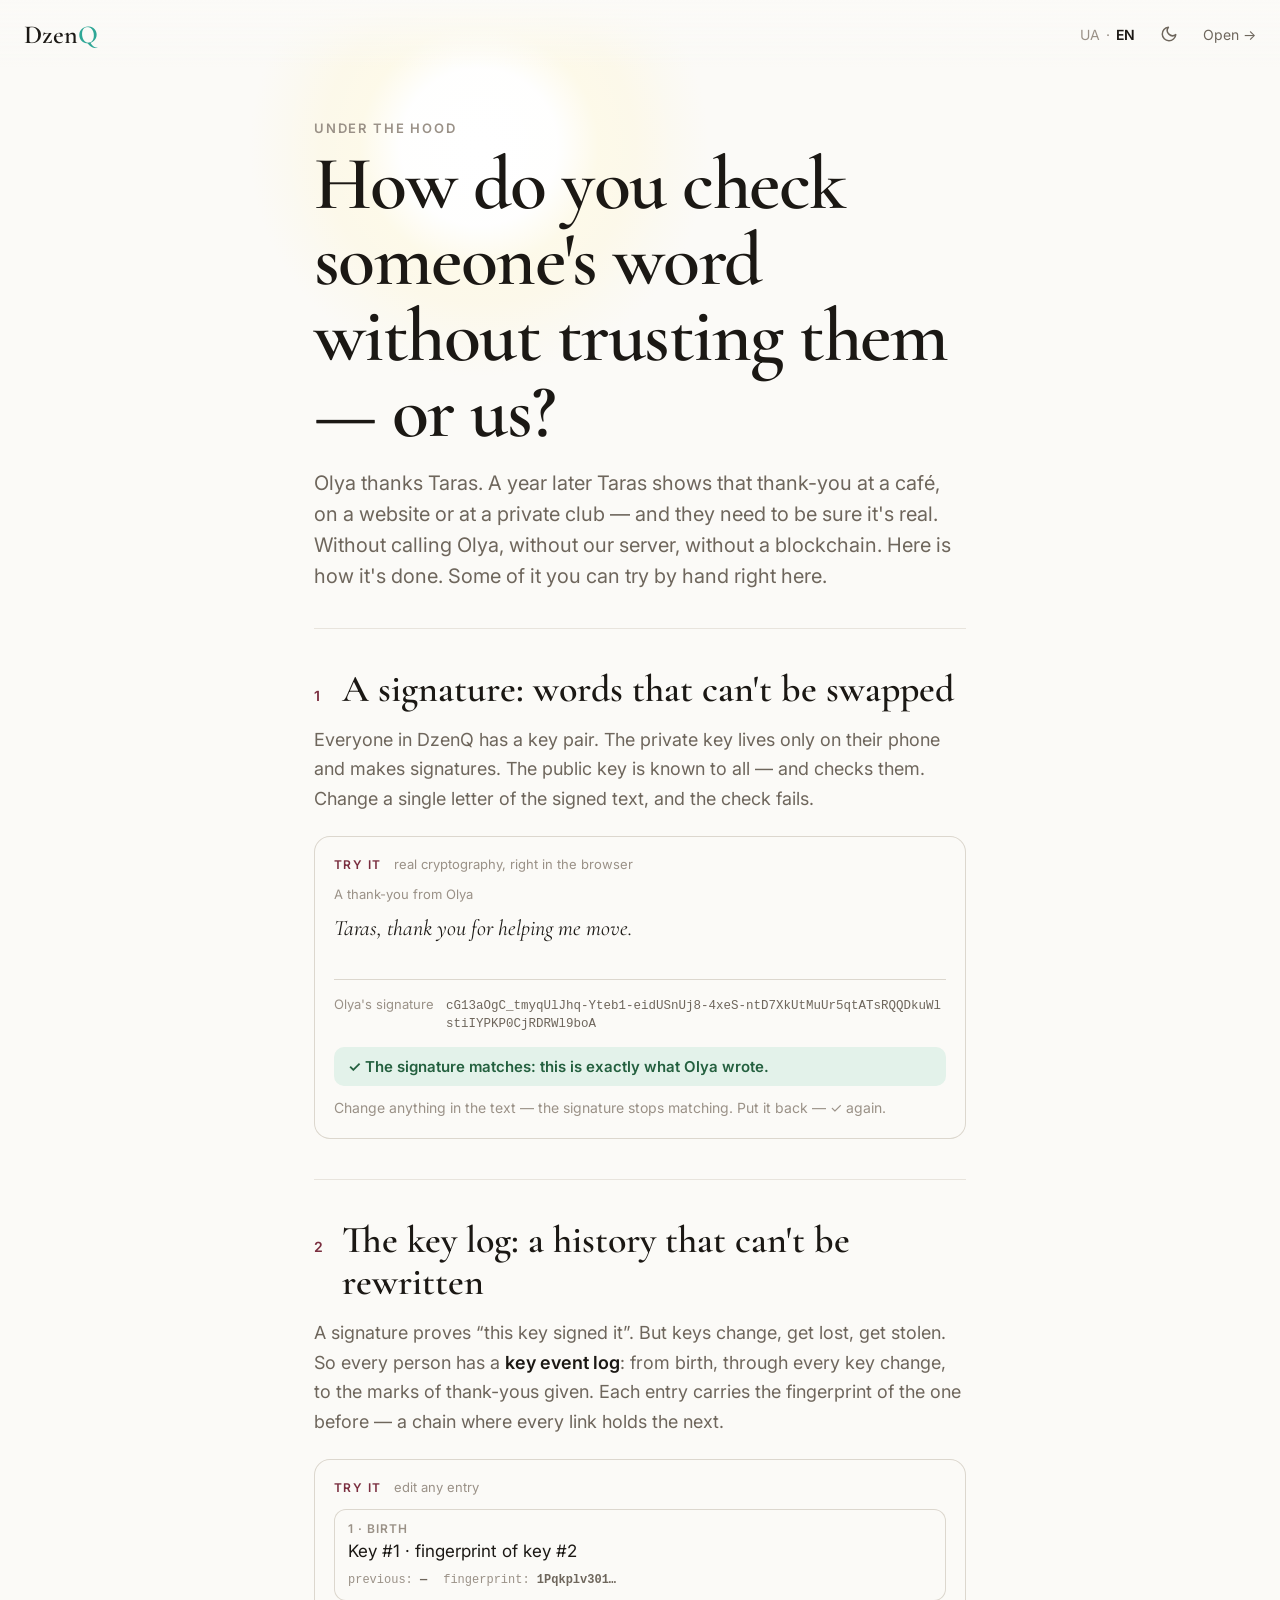
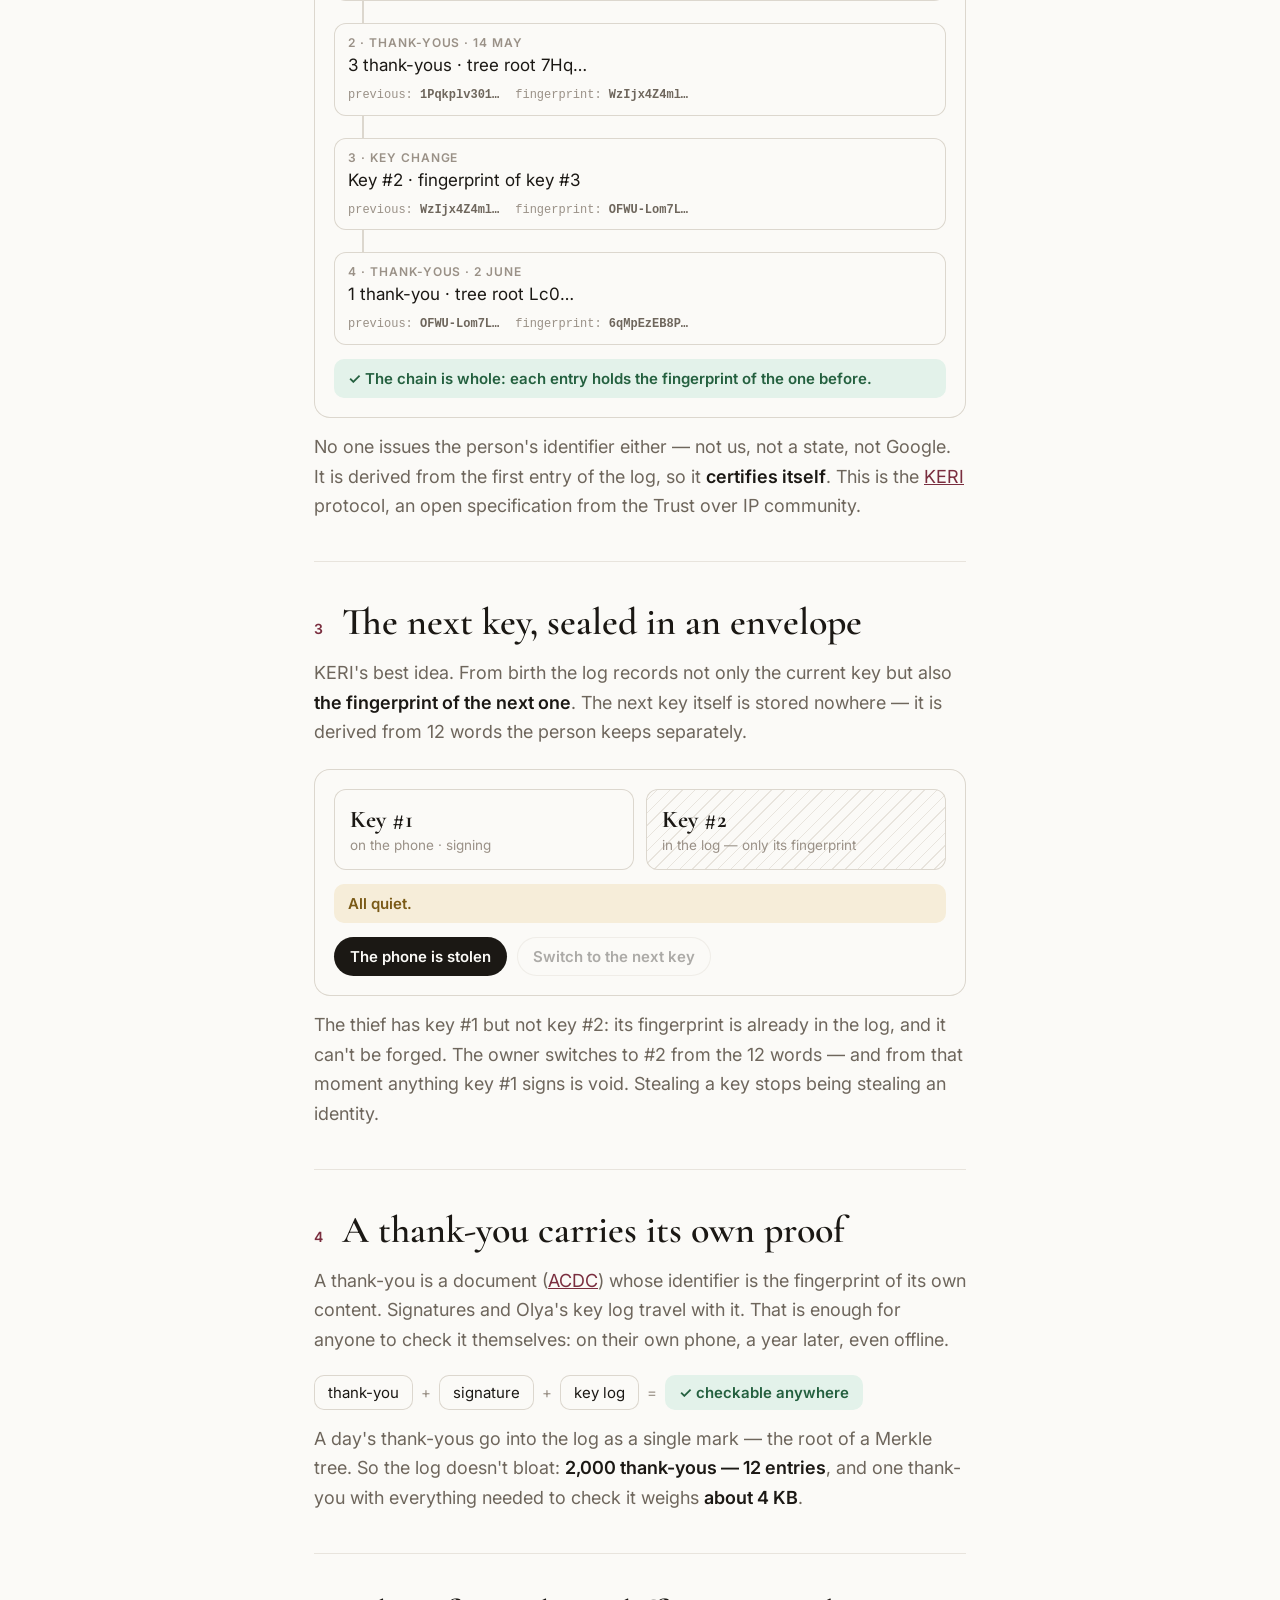
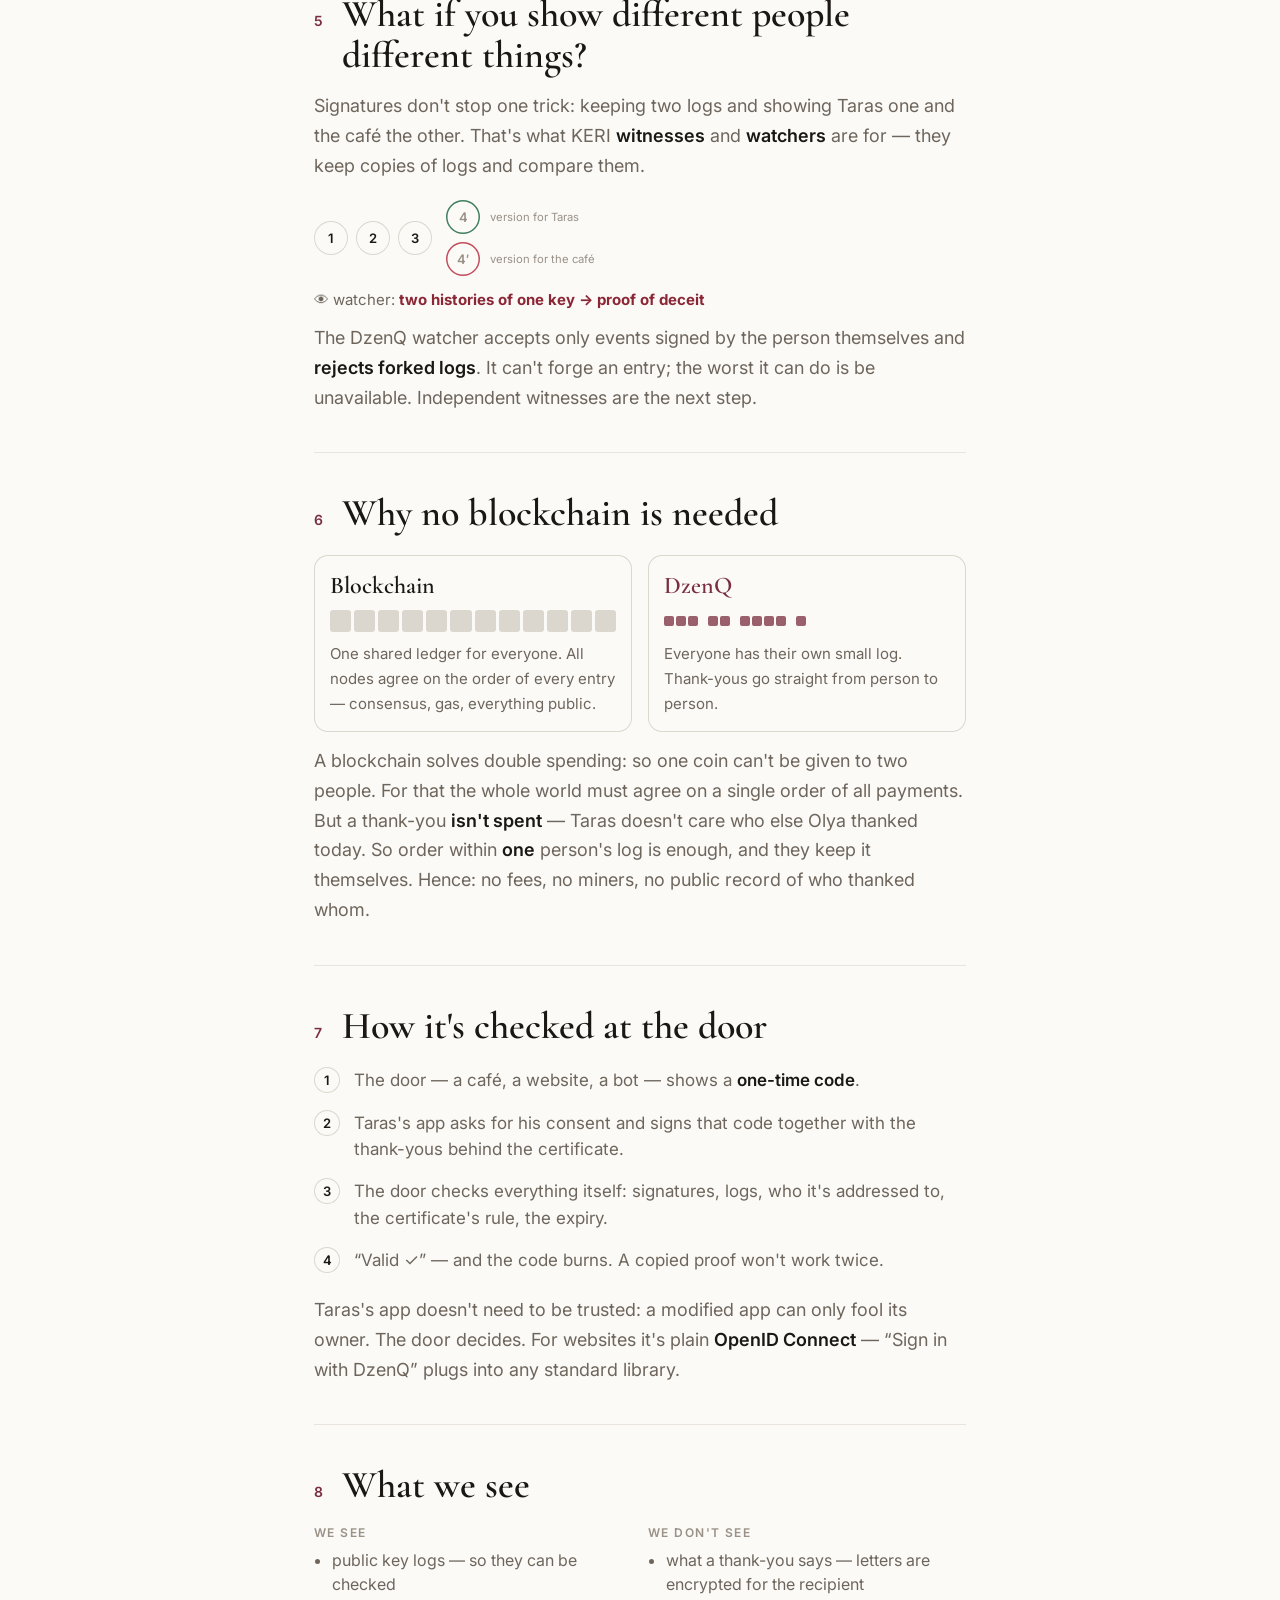
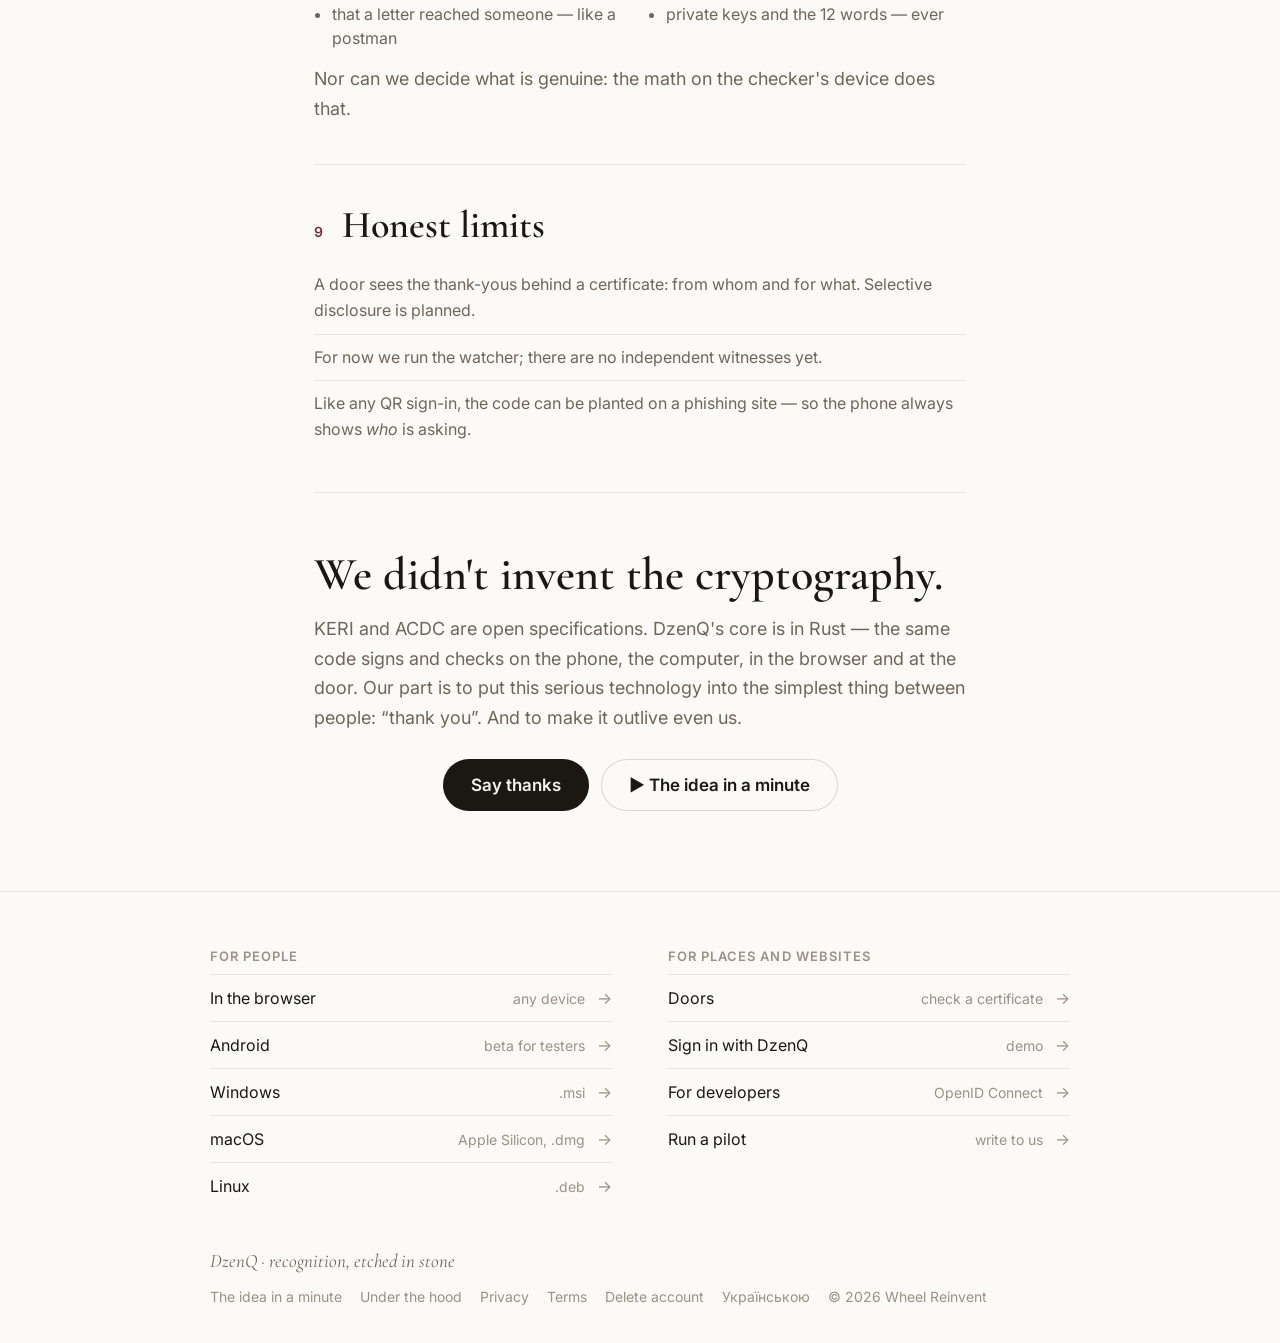
==== inside/index.html @ ec278100 "English: /sky/ and /inside/, the film link on the home hero, footer links; demos speak the page's la" ====
<!doctype html>
<html lang="en">
<head>
<meta charset="utf-8">
<meta name="viewport" content="width=device-width, initial-scale=1, viewport-fit=cover">
<title>DzenQ — under the hood</title>
<meta name="description" content="How to check a thank-you without trusting the person or us: signatures, the key log, the next key, watchers, and why no blockchain.">
<link rel="canonical" href="https://dzenq.com/inside/">
<meta property="og:title" content="DzenQ — under the hood">
<meta property="og:description" content="How to check a thank-you without trusting the person or us: signatures, the key log, the next key, watchers, and why no blockchain.">
<meta property="og:url" content="https://dzenq.com/inside/">
<meta property="og:type" content="article">
<link rel="icon" href="/assets/icon.svg" type="image/svg+xml">
<link rel="preconnect" href="https://fonts.googleapis.com">
<link rel="preconnect" href="https://fonts.gstatic.com" crossorigin>
<link href="https://fonts.googleapis.com/css2?family=Cormorant+Garamond:ital,wght@0,500;0,600;1,500;1,600&family=Inter:wght@400;600&display=swap" rel="stylesheet">
<link rel="stylesheet" href="/assets/site.css?v=kino2">
<link rel="stylesheet" href="/assets/inside.css?v=2">
<script>try{if(localStorage.getItem('theme')==='dark')document.documentElement.dataset.theme='dark'}catch(e){}</script>
<script src="/assets/site.js?v=kino2" defer></script>
<script src="/assets/inside.js?v=2" defer></script>
</head>
<body>
<header class="nav">
  <a class="brand" href="/">Dzen<span>Q</span></a>
  <div class="lang"><a href="/uk/inside/" hreflang="uk" lang="uk">UA</a><span>·</span><span class="on">EN</span></div>
  <button class="theme" type="button" aria-label="Dark theme" title="Dark theme"><svg class="moon" viewBox="0 0 24 24" fill="none" stroke="currentColor" stroke-width="2" stroke-linecap="round" stroke-linejoin="round" aria-hidden="true"><path d="M21 12.8A9 9 0 1 1 11.2 3a7 7 0 0 0 9.8 9.8z"/></svg><svg class="sun" viewBox="0 0 24 24" fill="none" stroke="currentColor" stroke-width="2" stroke-linecap="round" aria-hidden="true"><circle cx="12" cy="12" r="4"/><path d="M12 2v2M12 20v2M4.9 4.9l1.4 1.4M17.7 17.7l1.4 1.4M2 12h2M20 12h2M4.9 19.1l1.4-1.4M17.7 6.3l1.4-1.4"/></svg></button>
  <a class="open" href="https://dzenq-491220.web.app/">Open →</a>
</header>

<main class="article">
  <header class="top">
    <div class="n">Under the hood</div>
    <h1>How do you check someone's word<br>without trusting them — or us?</h1>
    <p class="lead">Olya thanks Taras. A year later Taras shows that thank-you at a café, on a website or at a private club — and they need to be sure it's real. Without calling Olya, without our server, without a blockchain. Here is how it's done. Some of it you can try by hand right here.</p>
  </header>

  <!-- 1 -->
  <section>
    <h2><span>1</span>A signature: words that can't be swapped</h2>
    <p>Everyone in DzenQ has a key pair. The private key lives only on their phone and makes signatures. The public key is known to all — and checks them. Change a single letter of the signed text, and the check fails.</p>
    <div class="lab" id="sig">
      <div class="lab-h">Try it <small>real cryptography, right in the browser</small></div>
      <label class="l">A thank-you from Olya</label>
      <textarea id="sigText" rows="2">Taras, thank you for helping me move.</textarea>
      <div class="row2"><span class="k">Olya's signature</span><code id="sigVal">…</code></div>
      <div class="verdict" id="sigVerdict">…</div>
      <p class="hint">Change anything in the text — the signature stops matching. Put it back — ✓ again.</p>
    </div>
  </section>

  <!-- 2 -->
  <section>
    <h2><span>2</span>The key log: a history that can't be rewritten</h2>
    <p>A signature proves “this key signed it”. But keys change, get lost, get stolen. So every person has a <b>key event log</b>: from birth, through every key change, to the marks of thank-yous given. Each entry carries the fingerprint of the one before — a chain where every link holds the next.</p>
    <div class="lab" id="kel">
      <div class="lab-h">Try it <small>edit any entry</small></div>
      <div class="chain" id="chain"></div>
      <div class="verdict" id="kelVerdict">…</div>
    </div>
    <p>No one issues the person's identifier either — not us, not a state, not Google. It is derived from the first entry of the log, so it <b>certifies itself</b>. This is the <a href="https://keri.one" rel="noopener">KERI</a> protocol, an open specification from the Trust over IP community.</p>
  </section>

  <!-- 3 -->
  <section>
    <h2><span>3</span>The next key, sealed in an envelope</h2>
    <p>KERI's best idea. From birth the log records not only the current key but also <b>the fingerprint of the next one</b>. The next key itself is stored nowhere — it is derived from 12 words the person keeps separately.</p>
    <div class="lab" id="rot">
      <div class="keys2">
        <div class="kk" id="kCur"><b>Key #1</b><small>on the phone · signing</small></div>
        <div class="kk env" id="kNext"><b>Key #2</b><small>in the log — only its fingerprint</small></div>
      </div>
      <div class="verdict" id="rotVerdict">All quiet.</div>
      <div class="btns2"><button type="button" class="b" id="steal">The phone is stolen</button><button type="button" class="b ghost" id="rotate" disabled>Switch to the next key</button></div>
    </div>
    <p>The thief has key #1 but not key #2: its fingerprint is already in the log, and it can't be forged. The owner switches to #2 from the 12 words — and from that moment anything key #1 signs is void. Stealing a key stops being stealing an identity.</p>
  </section>

  <!-- 4 -->
  <section>
    <h2><span>4</span>A thank-you carries its own proof</h2>
    <p>A thank-you is a document (<a href="https://trustoverip.github.io/tswg-acdc-specification/" rel="noopener">ACDC</a>) whose identifier is the fingerprint of its own content. Signatures and Olya's key log travel with it. That is enough for anyone to check it themselves: on their own phone, a year later, even offline.</p>
    <div class="packet" aria-hidden="true"><span>thank-you</span><i>+</i><span>signature</span><i>+</i><span>key log</span><i>=</i><span class="ok">✓ checkable anywhere</span></div>
    <p>A day's thank-yous go into the log as a single mark — the root of a Merkle tree. So the log doesn't bloat: <b>2,000 thank-yous — 12 entries</b>, and one thank-you with everything needed to check it weighs <b>about 4 KB</b>.</p>
  </section>

  <!-- 5 -->
  <section>
    <h2><span>5</span>What if you show different people different things?</h2>
    <p>Signatures don't stop one trick: keeping two logs and showing Taras one and the café the other. That's what KERI <b>witnesses</b> and <b>watchers</b> are for — they keep copies of logs and compare them.</p>
    <div class="fork" aria-hidden="true">
      <div class="fk"><span>1</span><span>2</span><span>3</span></div>
      <div class="fb">
        <div class="br"><span class="a">4</span><small>version for Taras</small></div>
        <div class="br"><span class="x">4′</span><small>version for the café</small></div>
      </div>
      <div class="fw">👁 watcher: <b>two histories of one key → proof of deceit</b></div>
    </div>
    <p>The DzenQ watcher accepts only events signed by the person themselves and <b>rejects forked logs</b>. It can't forge an entry; the worst it can do is be unavailable. Independent witnesses are the next step.</p>
  </section>

  <!-- 6 -->
  <section>
    <h2><span>6</span>Why no blockchain is needed</h2>
    <div class="vs2" aria-hidden="true">
      <div><h3>Blockchain</h3><div class="led">
        <i></i><i></i><i></i><i></i><i></i><i></i><i></i><i></i><i></i><i></i><i></i><i></i></div>
        <p>One shared ledger for everyone. All nodes agree on the order of every entry — consensus, gas, everything public.</p></div>
      <div><h3>DzenQ</h3><div class="own">
        <span><i></i><i></i><i></i></span><span><i></i><i></i></span><span><i></i><i></i><i></i><i></i></span><span><i></i></span></div>
        <p>Everyone has their own small log. Thank-yous go straight from person to person.</p></div>
    </div>
    <p>A blockchain solves double spending: so one coin can't be given to two people. For that the whole world must agree on a single order of all payments. But a thank-you <b>isn't spent</b> — Taras doesn't care who else Olya thanked today. So order within <b>one</b> person's log is enough, and they keep it themselves. Hence: no fees, no miners, no public record of who thanked whom.</p>
  </section>

  <!-- 7 -->
  <section>
    <h2><span>7</span>How it's checked at the door</h2>
    <ol class="steps">
      <li>The door — a café, a website, a bot — shows a <b>one-time code</b>.</li>
      <li>Taras's app asks for his consent and signs that code together with the thank-yous behind the certificate.</li>
      <li>The door checks everything itself: signatures, logs, who it's addressed to, the certificate's rule, the expiry.</li>
      <li>“Valid ✓” — and the code burns. A copied proof won't work twice.</li>
    </ol>
    <p>Taras's app doesn't need to be trusted: a modified app can only fool its owner. The door decides. For websites it's plain <b>OpenID Connect</b> — “Sign in with DzenQ” plugs into any standard library.</p>
  </section>

  <!-- 8 -->
  <section>
    <h2><span>8</span>What we see</h2>
    <div class="see">
      <div><h3>We see</h3><ul><li>public key logs — so they can be checked</li><li>that a letter reached someone — like a postman</li></ul></div>
      <div><h3>We don't see</h3><ul><li>what a thank-you says — letters are encrypted for the recipient</li><li>private keys and the 12 words — ever</li></ul></div>
    </div>
    <p>Nor can we decide what is genuine: the math on the checker's device does that.</p>
  </section>

  <!-- 9 -->
  <section>
    <h2><span>9</span>Honest limits</h2>
    <ul class="facts small">
      <li>A door sees the thank-yous behind a certificate: from whom and for what. Selective disclosure is planned.</li>
      <li>For now we run the watcher; there are no independent witnesses yet.</li>
      <li>Like any QR sign-in, the code can be planted on a phishing site — so the phone always shows <i>who</i> is asking.</li>
    </ul>
  </section>

  <section class="last">
    <h2>We didn't invent the cryptography.</h2>
    <p>KERI and ACDC are open specifications. DzenQ's core is in Rust — the same code signs and checks on the phone, the computer, in the browser and at the door. Our part is to put this serious technology into the simplest thing between people: “thank you”. And to make it outlive even us.</p>
    <div class="btns">
      <a class="btn" href="https://dzenq-491220.web.app/">Say thanks</a>
      <a class="btn ghost" href="/sky/">▶ The idea in a minute</a>
    </div>
  </section>
</main>

<footer class="more">
  <div class="cols">
    <div>
      <h3>For people</h3>
      <ul>
          <li><a href="https://dzenq-491220.web.app/">In the browser<span>any device</span></a></li>
          <li><a href="https://play.google.com/apps/internaltest/4701659485857373109">Android<span>beta for testers</span></a></li>
          <li><a href="https://github.com/WheelReinvent/dzenq-landing/releases/latest/download/DzenQ-Windows.msi">Windows<span>.msi</span></a></li>
          <li><a href="https://github.com/WheelReinvent/dzenq-landing/releases/latest/download/DzenQ-macOS.dmg">macOS<span>Apple Silicon, .dmg</span></a></li>
          <li><a href="https://github.com/WheelReinvent/dzenq-landing/releases/latest/download/DzenQ-Linux.deb">Linux<span>.deb</span></a></li>
      </ul>
    </div>
    <div>
      <h3>For places and websites</h3>
      <ul>
          <li><a href="https://dzenq-doors-594587322361.europe-west1.run.app/">Doors<span>check a certificate</span></a></li>
          <li><a href="https://dzenq-doors-594587322361.europe-west1.run.app/demo/login">Sign in with DzenQ<span>demo</span></a></li>
          <li><a href="https://dzenq-doors-594587322361.europe-west1.run.app/.well-known/openid-configuration">For developers<span>OpenID Connect</span></a></li>
          <li><a href="mailto:liubomyr.ivanitskyi@gmail.com?subject=DzenQ%20pilot">Run a pilot<span>write to us</span></a></li>
      </ul>
    </div>
  </div>
  <div class="foot">
    <span class="credo">DzenQ · recognition, etched in stone</span>
    <nav><a href="/sky/">The idea in a minute</a><a href="/inside/">Under the hood</a><a href="/privacy/">Privacy</a><a href="/terms/">Terms</a><a href="https://europe-west1-dzenq-491220.cloudfunctions.net/legal/delete">Delete account</a><a href="/uk/inside/">Українською</a><span>© 2026 Wheel Reinvent</span></nav>
  </div>
</footer>
</body>
</html>
---- assets/site.css ----
/* DzenQ landing — "cinema": one sentence per screen, scroll snaps from one to
   the next. Light by default; the moon button switches to dark
   (html[data-theme="dark"]). The «Слива» logo colours, the wax seal. */

:root {
  --bg: #FBFAF7;
  --ink: #1B1814;
  --ink-2: #6E665C;
  --ink-3: #9A9187;
  --line: #E8E4DD;
  --accent: #7A2E3F;        /* the word that matters: the app's wine */
  /* Light behind the words: white at the heart, a pale lemon edge (never brownish). */
  --glow-bg: radial-gradient(closest-side, rgba(255, 255, 255, 1) 0%, rgba(255, 255, 255, .9) 34%, rgba(255, 249, 222, .55) 52%, rgba(255, 244, 200, .28) 68%, rgba(255, 242, 190, .1) 84%, rgba(255, 242, 190, 0) 100%);
  --btn: #1B1814;
  --btn-ink: #F6F2EB;
  --ghost: #DCD7CE;
  --sea: #2FA796;
  --gold: #E3A548;
  --wine: #A64B5E;
  --nav: linear-gradient(#FBFAF7, rgba(251, 250, 247, 0));
  --serif: "Cormorant Garamond", Georgia, "Times New Roman", serif;
  --sans: Inter, system-ui, -apple-system, "Segoe UI", Roboto, sans-serif;
  color-scheme: light;
}
:root[data-theme="dark"] {
  --bg: #120F18;
  --ink: #F1ECE4;
  --ink-2: #A79FB3;
  --ink-3: #7D7589;
  --line: #2A2433;
  --accent: #FFCF7A;
  --glow-bg: radial-gradient(closest-side, rgba(255, 207, 122, .18), rgba(255, 207, 122, 0) 100%);
  --btn: #FFCF7A;
  --btn-ink: #120F18;
  --ghost: #3A3346;
  --sea: #86E1D0;
  --gold: #FFCF7A;
  --wine: #D9899A;
  --nav: linear-gradient(#120F18, rgba(18, 15, 24, 0));
  color-scheme: dark;
}

*, *::before, *::after { box-sizing: border-box; }
html { scroll-snap-type: y mandatory; scroll-behavior: smooth; -webkit-text-size-adjust: 100%; }
body { margin: 0; background: var(--bg); color: var(--ink); font-family: var(--sans); transition: background .3s, color .3s; }
a { color: inherit; }
p, h1, h2, h3 { margin: 0; }

/* Nav */
.nav { position: fixed; top: 0; left: 0; right: 0; z-index: 10; display: flex; align-items: center; gap: 16px; padding: 16px 24px; background: var(--nav); }
.brand { font-family: var(--serif); font-size: 26px; font-weight: 600; text-decoration: none; margin-right: auto; }
.brand span { color: var(--sea); }
.lang { font-size: 14px; color: var(--ink-3); display: flex; gap: 6px; }
.lang a { text-decoration: none; }
.lang .on { color: var(--ink); font-weight: 600; }
.open { font-size: 14px; color: var(--ink-2); text-decoration: none; }
.theme { width: 36px; height: 36px; border-radius: 50%; border: 0; background: transparent; color: var(--ink-2); display: inline-flex; align-items: center; justify-content: center; cursor: pointer; }
@media (hover: hover) { .theme:hover { color: var(--ink); background: var(--line); } }
.theme svg { width: 18px; height: 18px; }
.theme .sun { display: none; }
:root[data-theme="dark"] .theme .sun { display: block; }
:root[data-theme="dark"] .seal { box-shadow: 0 0 60px rgba(176, 65, 79, .4); }
:root[data-theme="dark"] .theme .moon { display: none; }
@media (max-width: 480px) { .open { display: none; } .nav { padding: 14px 18px; } }

/* Screens */
.screen { height: 100vh; height: 100svh; scroll-snap-align: start; scroll-snap-stop: always; display: flex; flex-direction: column; align-items: center; justify-content: center; text-align: center; padding: 80px 24px; position: relative; overflow: hidden; }
.screen h1, .screen h2 { font-family: var(--serif); font-weight: 600; font-size: clamp(44px, 8vw, 104px); line-height: 1; letter-spacing: -.02em; }
.screen p { color: var(--ink-2); font-size: clamp(17px, 1.8vw, 21px); max-width: 28em; line-height: 1.55; margin-top: 22px; }
.screen em { font-style: italic; color: var(--accent); }
.glow::before { content: ""; position: absolute; width: 80vmin; height: 80vmin; border-radius: 50%; background: var(--glow-bg); z-index: -1; }
.down { position: absolute; bottom: 28px; font-size: 13px; color: var(--ink-3); letter-spacing: .1em; text-transform: uppercase; }

/* The logo's two cards meet over «Thank you»: two people, one thank-you. */
.mark { width: 92px; height: 81px; margin-bottom: 28px; overflow: visible; }
.mark .b { animation: from-left 1.4s .3s cubic-bezier(.2,.8,.2,1) both; }
.mark .f { animation: from-right 1.4s .3s cubic-bezier(.2,.8,.2,1) both; }
@keyframes from-left { from { transform: translateX(-260px); opacity: 0; } to { transform: none; opacity: 1; } }
@keyframes from-right { from { transform: translateX(260px); opacity: 0; } to { transform: none; opacity: 1; } }
@media (prefers-reduced-motion: reduce) { .mark .b, .mark .f { animation: none; } }

/* "And it's gone": the words fade and blur, then come back */
.fade h2 { animation: vanish 4.5s ease-in-out infinite; }
@keyframes vanish { 0%, 20% { opacity: 1; filter: blur(0); } 60%, 80% { opacity: .08; filter: blur(6px); } 100% { opacity: 1; filter: blur(0); } }

.seal { width: 110px; height: 110px; border-radius: 50%; background: radial-gradient(circle at 35% 30%, #C24C5C, #8B2635 55%, #4E1220); box-shadow: 0 10px 22px -10px rgba(78, 18, 32, .55); margin-bottom: 40px; display: flex; align-items: center; justify-content: center; }
.seal svg { width: 52px; opacity: .6; }
.keys { display: flex; gap: 14px; margin-bottom: 40px; }
.keys span { width: 58px; height: 58px; border-radius: 16px; border: 1.5px solid var(--sea); display: flex; align-items: center; justify-content: center; font-size: 26px; }
.keys span:nth-child(2) { border-color: var(--gold); }
.keys span:nth-child(3) { border-color: var(--wine); }

.btns { display: flex; gap: 12px; flex-wrap: wrap; justify-content: center; margin-top: 36px; }
.btn { display: inline-flex; padding: 16px 28px; border-radius: 999px; background: var(--btn); color: var(--btn-ink); font-weight: 600; text-decoration: none; font-size: 17px; transition: transform .15s; }
.btn:hover { transform: translateY(-1px); }
.btn.ghost { background: none; color: var(--ink); box-shadow: inset 0 0 0 1px var(--ghost); }
.btn[hidden] { display: none; }
.screen .fine { font-size: 14px; color: var(--ink-3); margin-top: 18px; }
.fine a { color: inherit; }

/* Everything else, quietly, after the last screen */
.more { border-top: 1px solid var(--line); padding: 72px 24px 40px; min-height: 100vh; min-height: 100svh; scroll-snap-align: start; display: flex; flex-direction: column; justify-content: center; }
.more .cols, .more .foot { width: 100%; }
.more .cols { max-width: 860px; margin: 0 auto; display: grid; grid-template-columns: 1fr 1fr; gap: 0 56px; }
.more h3 { font-size: 13px; font-weight: 600; letter-spacing: .08em; text-transform: uppercase; color: var(--ink-3); padding-bottom: 10px; }
.more ul { list-style: none; margin: 0; padding: 0; }
.more li a { display: flex; align-items: baseline; gap: 12px; padding: 13px 0; border-top: 1px solid var(--line); text-decoration: none; font-size: 16px; }
.more li a span { margin-left: auto; color: var(--ink-3); font-size: 14px; text-align: right; }
.more li a::after { content: "→"; color: var(--ink-3); }
@media (hover: hover) { .more li a:hover, .more li a:hover::after { color: var(--accent); } }
.foot { max-width: 860px; margin: 40px auto 0; display: flex; justify-content: space-between; gap: 16px; flex-wrap: wrap; font-size: 14px; color: var(--ink-3); }
.foot nav { display: flex; gap: 18px; flex-wrap: wrap; }
.foot a { text-decoration: none; }
.foot a:hover { color: var(--ink); }
.credo { font-family: var(--serif); font-style: italic; font-size: 19px; color: var(--ink-2); }
@media (max-width: 720px) { .more .cols { grid-template-columns: 1fr; gap: 36px; } }

@media (prefers-reduced-motion: reduce) {
  html { scroll-behavior: auto; }
  .fade h2 { animation: none; opacity: .35; }
  .btn { transition: none; }
}

/* «▶ Хвилина про ідею» under «Дякую.»: a quiet way into the film (/uk/sky/) */
.film { display: inline-flex; align-items: center; gap: 10px; margin-top: 26px; font-size: 15px; color: var(--ink-2); text-decoration: none; }
.film i { width: 30px; height: 30px; border-radius: 50%; display: inline-flex; align-items: center; justify-content: center; font-style: normal; font-size: 11px; box-shadow: inset 0 0 0 1px var(--ghost); padding-left: 2px; }
.film:hover { color: var(--ink); }
.film:hover i { box-shadow: inset 0 0 0 1px var(--ink-3); }
---- assets/inside.css ----
/* «Як це влаштовано» — a calm article */
html { scroll-snap-type: none; }
html, body { overflow-x: clip; }
.article { max-width: 700px; margin: 0 auto; padding: 120px 24px 40px; }
.article .top { padding-bottom: 36px; border-bottom: 1px solid var(--line); position: relative; }
.article .top::before { content: ""; position: absolute; left: -10%; top: -40%; width: 460px; height: 460px; border-radius: 50%; background: var(--glow-bg); z-index: -1; }
.article .n { font-size: 13px; font-weight: 600; letter-spacing: .14em; text-transform: uppercase; color: var(--ink-3); }
.article h1 { font-family: var(--serif); font-weight: 600; font-size: clamp(44px, 7vw, 76px); line-height: 1; letter-spacing: -.02em; margin-top: 10px; }
.article .lead { font-size: 20px; line-height: 1.55; color: var(--ink-2); margin-top: 18px; }
.article section { padding: 40px 0; border-bottom: 1px solid var(--line); }
.article h2 { font-family: var(--serif); font-weight: 600; font-size: clamp(28px, 4vw, 38px); line-height: 1.1; display: flex; gap: 14px; align-items: baseline; }
.article h2 span { font-family: var(--sans); font-size: 14px; font-weight: 600; color: var(--accent); min-width: 14px; }
.article p { font-size: 18px; line-height: 1.65; color: var(--ink-2); margin-top: 14px; }
.article p b, .article li b { color: var(--ink); font-weight: 600; }
.article a:not(.btn) { color: var(--accent); }
.article .note { font-size: 15px; color: var(--ink-3); border-left: 2px solid var(--line); padding-left: 14px; }
.kel { display: flex; align-items: center; gap: 0; margin-top: 24px; overflow-x: auto; padding-bottom: 6px; }
.kel div { flex: none; padding: 12px 14px; border-radius: 12px; box-shadow: inset 0 0 0 1px var(--ghost); background: var(--bg); min-width: 116px; }
.kel b { display: block; font-size: 14px; }
.kel small { color: var(--ink-3); font-size: 12.5px; }
.kel i { flex: none; width: 22px; height: 1px; background: var(--ghost); position: relative; }
.kel i::after { content: ""; position: absolute; right: -1px; top: -3px; border: 3.5px solid transparent; border-left-color: var(--ghost); }
.packet { display: flex; flex-wrap: wrap; align-items: center; gap: 8px; margin-top: 20px; font-size: 15px; }
.packet span { padding: 8px 14px; border-radius: 10px; box-shadow: inset 0 0 0 1px var(--ghost); }
.packet span.ok { background: #E3F2EA; color: #24603F; box-shadow: none; font-weight: 600; }
:root[data-theme="dark"] .packet span.ok { background: #1E3A2C; color: #9FE0BC; }
.packet i { font-style: normal; color: var(--ink-3); }
.facts { list-style: none; padding: 0; margin: 16px 0 0; }
.facts li { font-size: 18px; line-height: 1.6; color: var(--ink-2); padding: 10px 0; border-top: 1px solid var(--line); }
.facts li:first-child { border-top: 0; }
.article .back { display: flex; gap: 12px; flex-wrap: wrap; padding: 48px 0 8px; }
.more { min-height: auto; padding-top: 56px; }
@media (max-width: 600px) { .kel { flex-wrap: wrap; row-gap: 10px; overflow: visible; } .kel div { min-width: 0; } }

.cmp { margin-top: 18px; font-size: 15.5px; }
.cmp > div { display: grid; grid-template-columns: 1.5fr 1fr 1fr 1.2fr; gap: 10px; padding: 11px 0; border-top: 1px solid var(--line); align-items: baseline; }
.cmp > div.h { border-top: 0; font-size: 12px; font-weight: 600; letter-spacing: .1em; text-transform: uppercase; color: var(--ink-3); }
.cmp span { color: var(--ink-2); }
.cmp span[role="rowheader"] { color: var(--ink-3); }
.cmp .us { color: var(--ink); font-weight: 600; }
.cmp .h .us { color: var(--accent); }
@media (max-width: 600px) { .cmp { font-size: 14px; } .cmp > div { grid-template-columns: 1.2fr .9fr .9fr 1fr; gap: 6px; } }
.facts li b { font-family: var(--serif); font-size: 22px; }
.facts li b { font-family: var(--sans); font-size: inherit; }
.facts.small li { font-size: 16px; }
.steps { margin: 12px 0 0; padding-left: 0; list-style: none; counter-reset: s; }
.steps li { counter-increment: s; position: relative; padding: 8px 0 8px 40px; font-size: 17px; line-height: 1.55; color: var(--ink-2); }
.steps li::before { content: counter(s); position: absolute; left: 0; top: 8px; width: 26px; height: 26px; border-radius: 50%; box-shadow: inset 0 0 0 1px var(--ghost); display: flex; align-items: center; justify-content: center; font-size: 13px; font-weight: 600; color: var(--ink); }
.cmp > div { grid-template-columns: 1.3fr 1fr 1fr 1.2fr; }

/* v3 — hands-on labs */
.lab { margin-top: 22px; padding: 20px; border-radius: 16px; box-shadow: inset 0 0 0 1px var(--ghost); background: var(--bg); }
.lab-h { font-size: 12px; font-weight: 600; letter-spacing: .12em; text-transform: uppercase; color: var(--accent); }
.lab-h small { letter-spacing: 0; text-transform: none; font-weight: 400; color: var(--ink-3); margin-left: 8px; font-size: 13px; }
.lab .l { display: block; font-size: 13px; color: var(--ink-3); margin-top: 14px; }
.lab textarea { width: 100%; margin-top: 6px; font: italic 22px/1.35 var(--serif); color: var(--ink); background: transparent; border: 0; border-bottom: 1px solid var(--ghost); padding: 6px 0; resize: none; outline: none; }
.lab textarea:focus { border-bottom-color: var(--accent); }
.row2 { display: flex; gap: 12px; align-items: baseline; margin-top: 12px; font-size: 13px; }
.row2 .k { color: var(--ink-3); flex: none; }
.row2 code { font: 12.5px/1.4 ui-monospace, Menlo, monospace; color: var(--ink-2); word-break: break-all; }
.verdict { margin-top: 14px; padding: 10px 14px; border-radius: 10px; font-size: 15px; font-weight: 600; background: #E3F2EA; color: #24603F; transition: background .3s, color .3s; }
.verdict.bad { background: #F7E3E3; color: #8B2635; }
.verdict.warn { background: #F6EDD9; color: #7A5A17; }
:root[data-theme="dark"] .verdict { background: #1E3A2C; color: #9FE0BC; }
:root[data-theme="dark"] .verdict.bad { background: #3A1E24; color: #F0A9B4; }
:root[data-theme="dark"] .verdict.warn { background: #3A321E; color: #F0D39A; }
.lab .hint { font-size: 14px; color: var(--ink-3); margin-top: 10px; }

.chain { display: grid; gap: 0; margin-top: 14px; }
.ev { position: relative; padding: 12px 14px; border-radius: 12px; box-shadow: inset 0 0 0 1px var(--ghost); transition: box-shadow .3s, opacity .3s; }
.ev + .ev { margin-top: 22px; }
.ev + .ev::before { content: ""; position: absolute; left: 28px; top: -22px; height: 22px; width: 2px; background: var(--ghost); transition: background .3s; }
.ev.broken { box-shadow: inset 0 0 0 1.5px #C24C5C; }
.ev.broken::before { background: repeating-linear-gradient(#C24C5C 0 4px, transparent 4px 8px); }
.ev .t { font-size: 12px; font-weight: 600; letter-spacing: .08em; text-transform: uppercase; color: var(--ink-3); }
.ev input { display: block; width: 100%; font: 17px/1.4 var(--sans); color: var(--ink); background: transparent; border: 0; padding: 4px 0; outline: none; border-bottom: 1px dashed transparent; }
.ev input:hover, .ev input:focus { border-bottom-color: var(--ghost); }
.ev .h { display: flex; flex-wrap: wrap; gap: 4px 16px; font: 12px/1.4 ui-monospace, Menlo, monospace; color: var(--ink-3); margin-top: 4px; }
.ev .h b { font-weight: 600; color: var(--ink-2); }
.ev.broken .h .p b { color: #C24C5C; }

.keys2 { display: grid; grid-template-columns: 1fr 1fr; gap: 12px; }
.kk { padding: 16px; border-radius: 12px; box-shadow: inset 0 0 0 1px var(--ghost); transition: all .4s; }
.kk b { display: block; font-family: var(--serif); font-size: 24px; }
.kk small { color: var(--ink-3); font-size: 13.5px; }
.kk.env { background: repeating-linear-gradient(135deg, transparent 0 8px, var(--line) 8px 9px); }
.kk.stolen { box-shadow: inset 0 0 0 1.5px #C27A2C; }
.kk.dead { opacity: .45; } .kk.dead b { text-decoration: line-through; }
.kk.live { background: none; box-shadow: inset 0 0 0 1.5px var(--accent); }
.btns2 { display: flex; gap: 10px; flex-wrap: wrap; margin-top: 14px; }
.b { font: 600 15px var(--sans); padding: 10px 16px; border-radius: 999px; border: 0; cursor: pointer; background: var(--ink); color: var(--bg); }
.b.ghost { background: transparent; color: var(--ink); box-shadow: inset 0 0 0 1px var(--ghost); }
.b:disabled { opacity: .35; cursor: default; }

.fork { margin-top: 20px; display: grid; grid-template-columns: auto 1fr; gap: 10px 14px; align-items: center; }
.fork span { display: inline-flex; width: 34px; height: 34px; border-radius: 50%; align-items: center; justify-content: center; font-size: 13px; font-weight: 600; box-shadow: inset 0 0 0 1px var(--ghost); background: var(--bg); }
.fk { display: flex; gap: 8px; }
.fb { display: grid; gap: 8px; }
.br { display: flex; gap: 10px; align-items: center; font-size: 13.5px; color: var(--ink-3); }
.br .a { box-shadow: inset 0 0 0 1.5px #3F7F5E; } .br .x { box-shadow: inset 0 0 0 1.5px #C24C5C; }
.fw { grid-column: 1 / -1; font-size: 15px; color: var(--ink-2); padding-top: 4px; }
.fw b { color: #8B2635; } :root[data-theme="dark"] .fw b { color: #F0A9B4; }

.vs2 { display: grid; grid-template-columns: 1fr 1fr; gap: 16px; margin-top: 20px; }
.vs2 > div { padding: 16px; border-radius: 14px; box-shadow: inset 0 0 0 1px var(--ghost); }
.vs2 h3 { font-family: var(--serif); font-size: 24px; font-weight: 600; }
.vs2 > div:last-child h3 { color: var(--accent); }
.vs2 p { font-size: 15px !important; margin-top: 10px !important; }
.led { display: grid; grid-template-columns: repeat(12, 1fr); gap: 3px; margin-top: 10px; }
.led i { height: 22px; border-radius: 3px; background: var(--ghost); animation: led 2.4s infinite; }
.led i:nth-child(odd) { animation-delay: .6s; }
@keyframes led { 50% { opacity: .4; } }
.own { display: flex; gap: 10px; flex-wrap: wrap; margin-top: 10px; height: 22px; align-items: center; }
.own span { display: flex; gap: 2px; }
.own i { width: 10px; height: 10px; border-radius: 2px; background: var(--accent); opacity: .75; }

.see { display: grid; grid-template-columns: 1fr 1fr; gap: 16px; margin-top: 18px; }
.see h3 { font-size: 12px; font-weight: 600; letter-spacing: .12em; text-transform: uppercase; color: var(--ink-3); }
.see ul { margin: 8px 0 0; padding-left: 18px; }
.see li { font-size: 16px; line-height: 1.5; color: var(--ink-2); margin-top: 6px; }
.article section.last { border-bottom: 0; padding-top: 56px; }
.article .last h2 { font-size: clamp(32px, 5vw, 46px); }
.article .last .btns { display: flex; gap: 12px; flex-wrap: wrap; margin-top: 26px; }
@media (max-width: 600px) { .keys2, .vs2, .see { grid-template-columns: 1fr; } .lab { padding: 16px; } .article .lead { font-size: 18px; } }
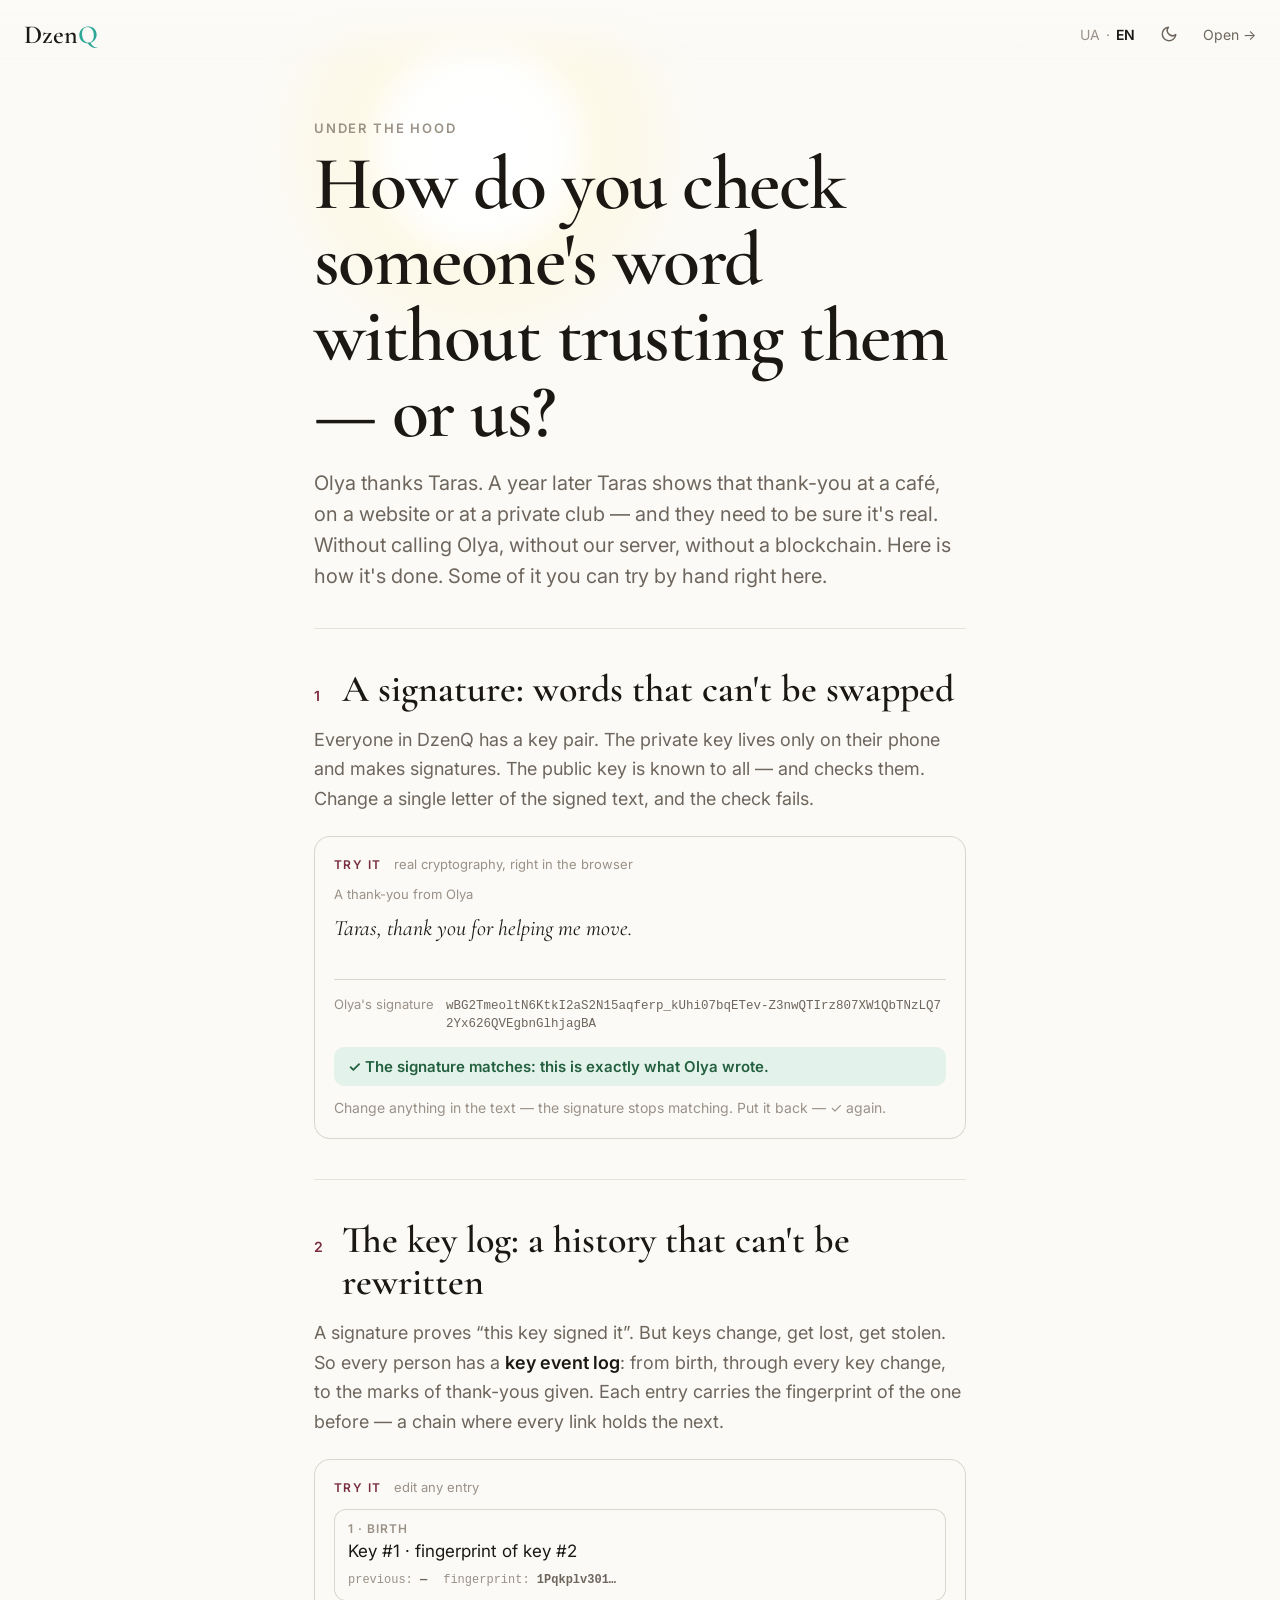
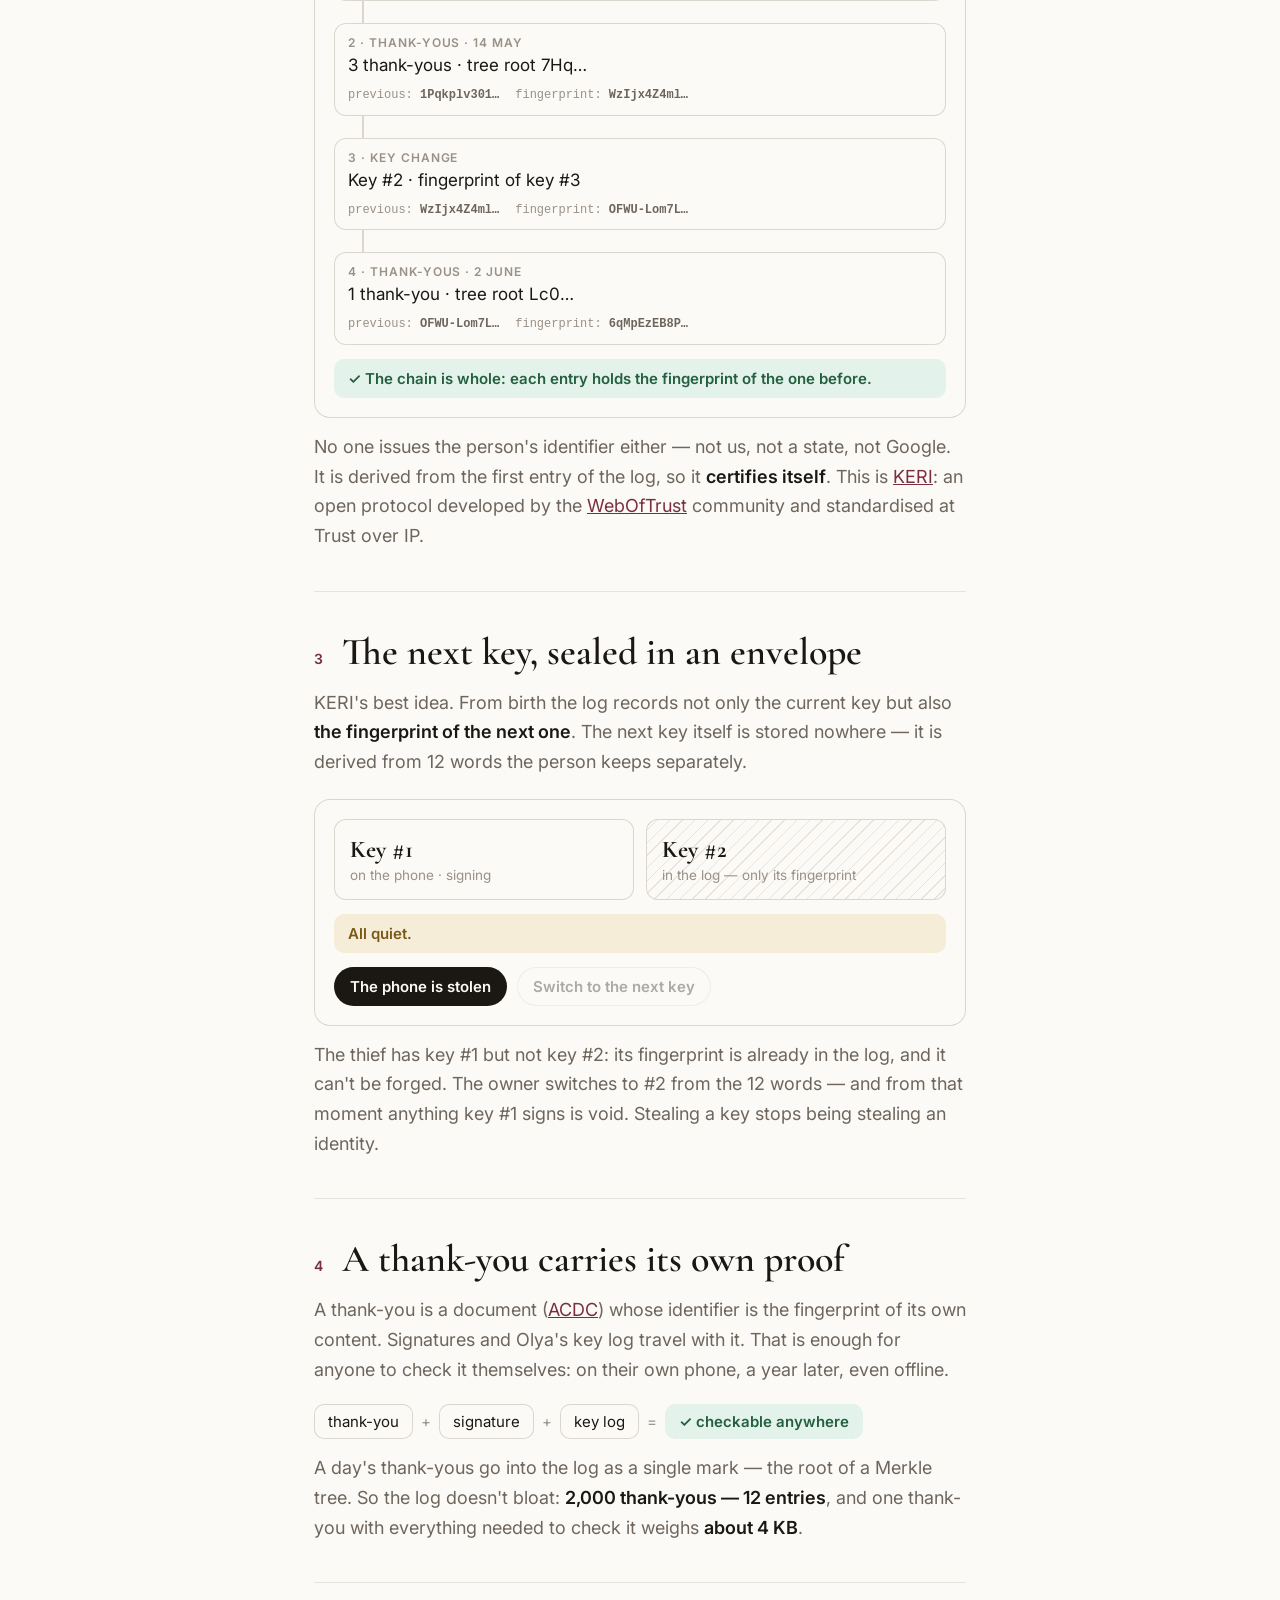
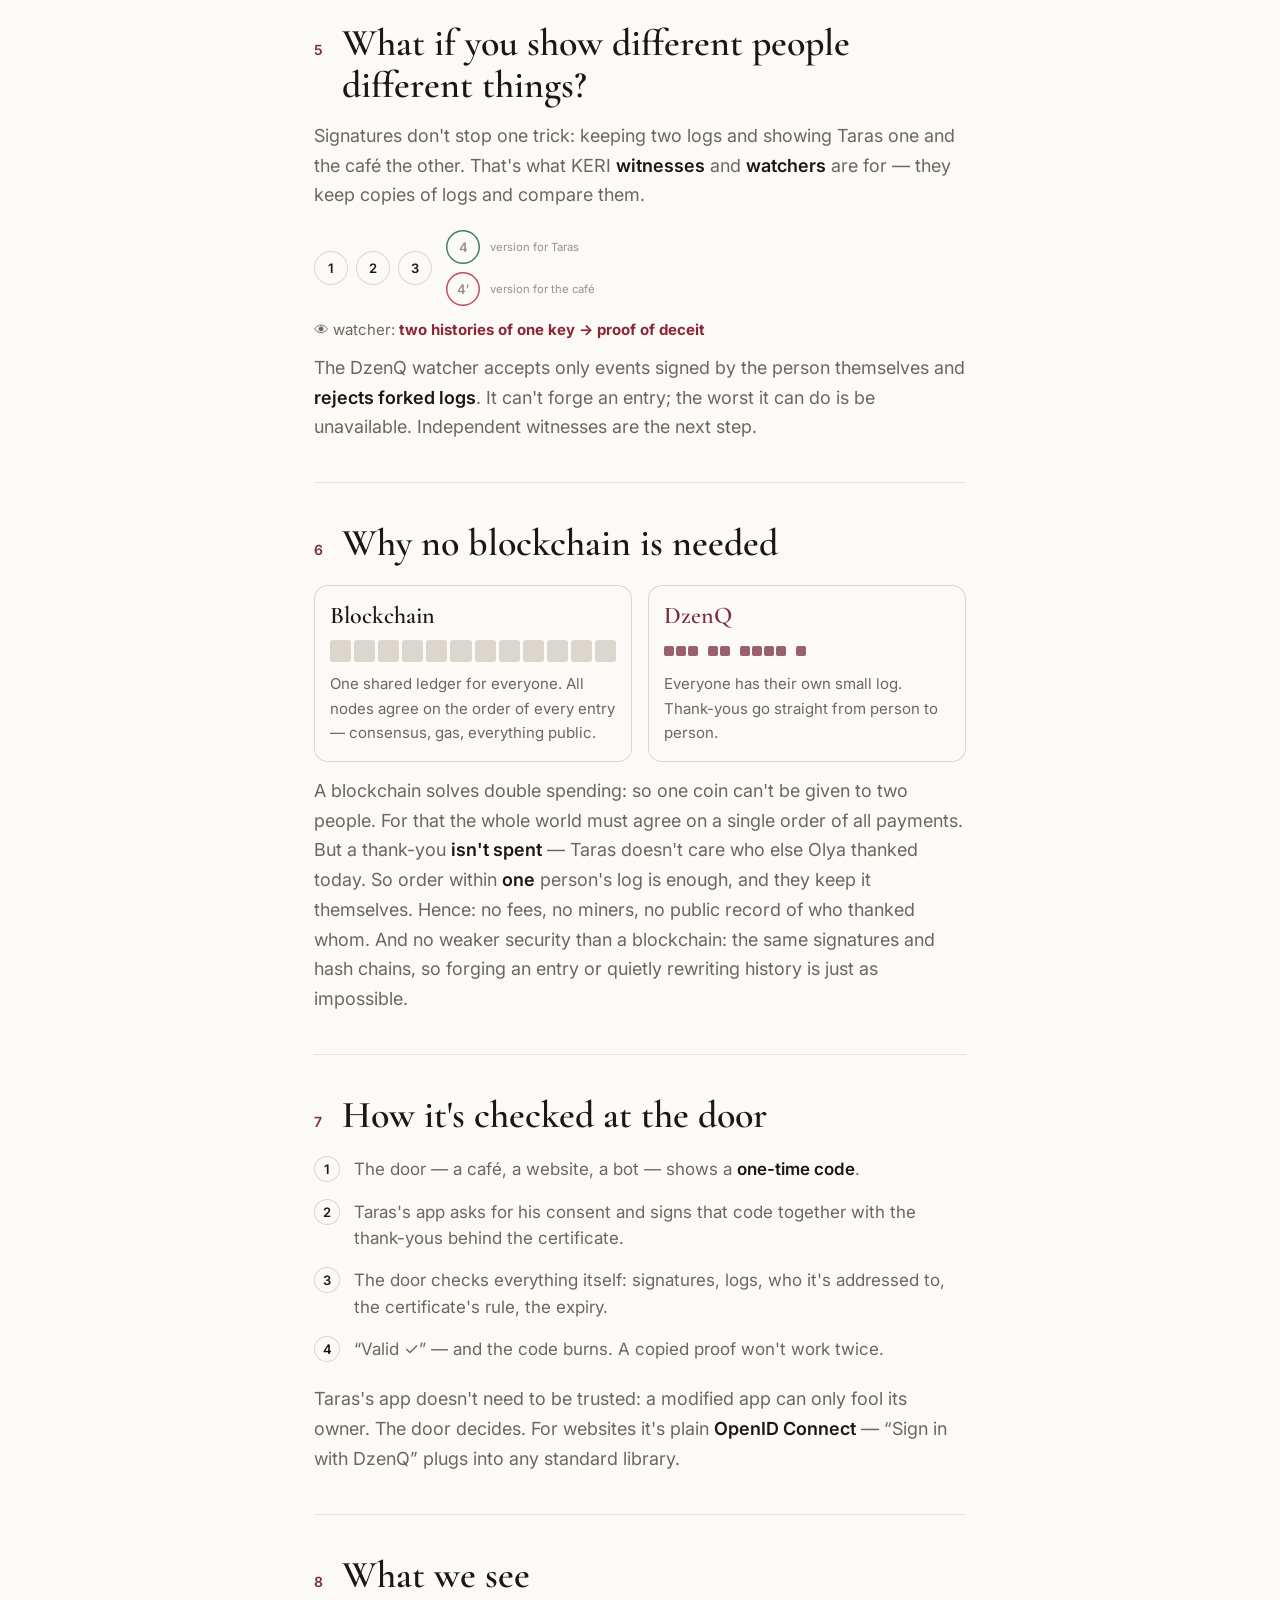
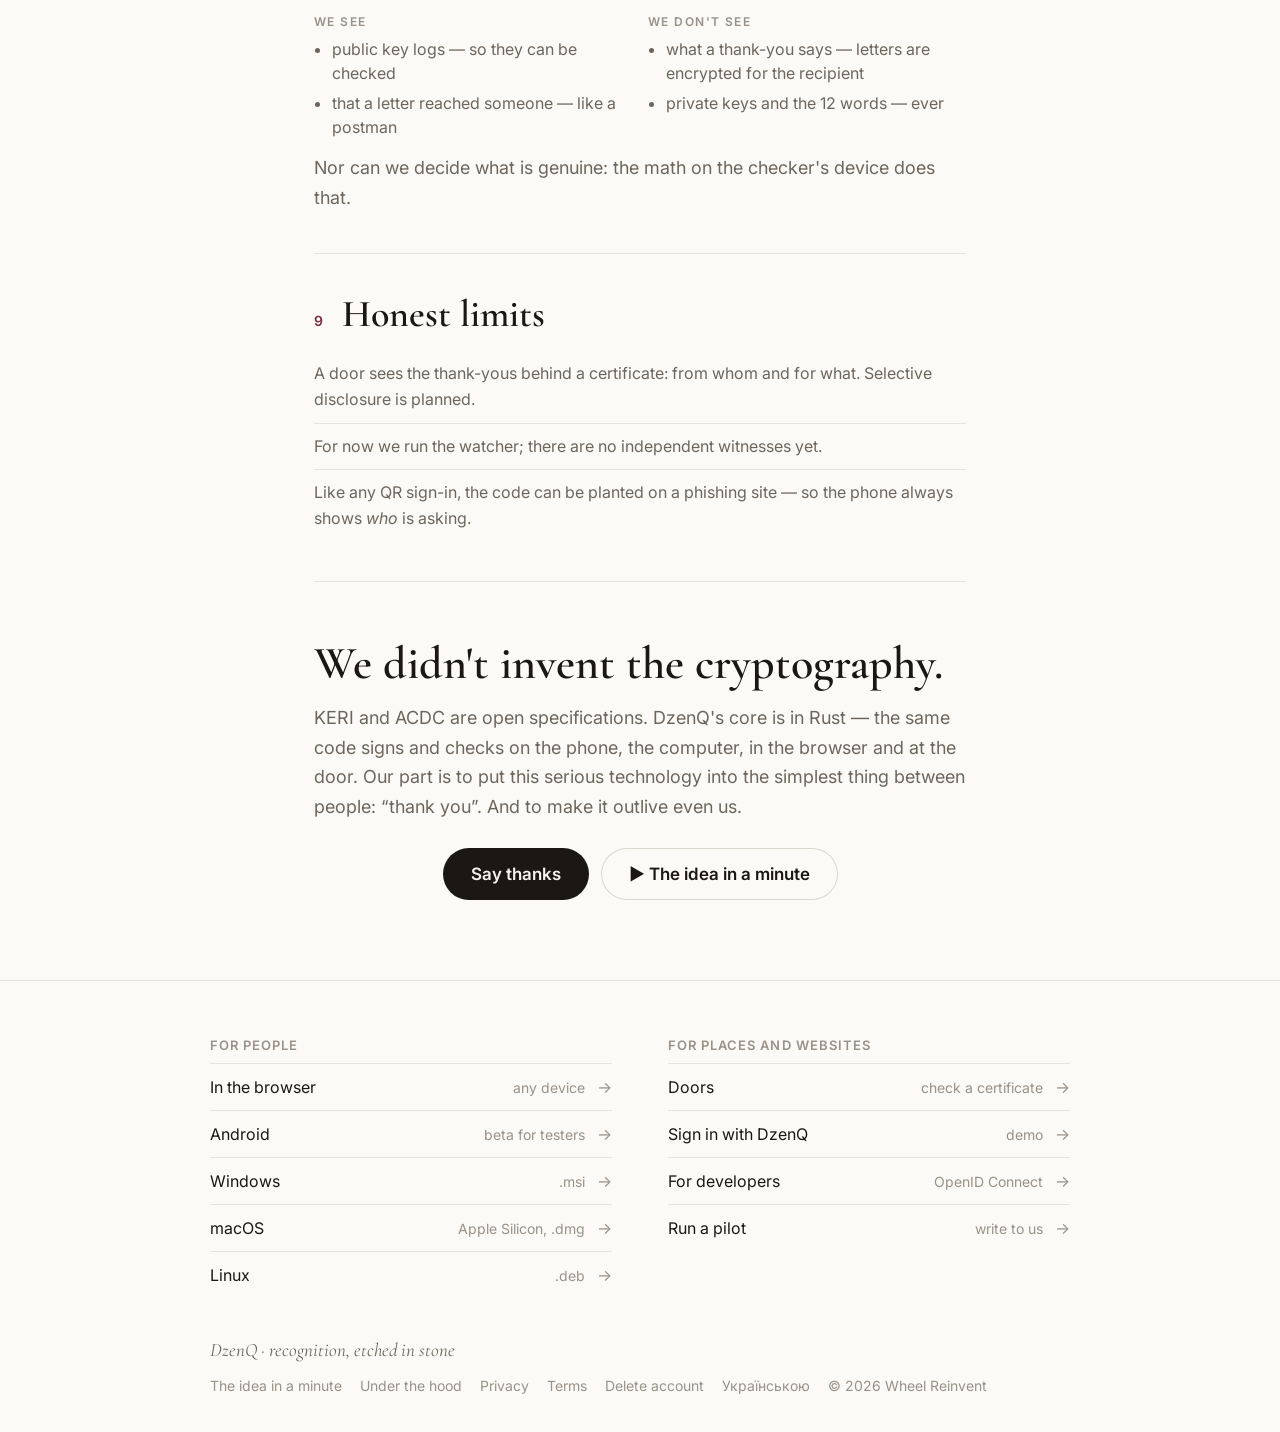
==== commit d9ce8ecc: "Под капотом: KERI is the WebOfTrust community's protocol (standardised at ToIP); no blockchain, same" ====
--- a/inside/index.html
+++ b/inside/index.html
@@ -58,7 +58,7 @@
       <div class="chain" id="chain"></div>
       <div class="verdict" id="kelVerdict">…</div>
     </div>
-    <p>No one issues the person's identifier either — not us, not a state, not Google. It is derived from the first entry of the log, so it <b>certifies itself</b>. This is the <a href="https://keri.one" rel="noopener">KERI</a> protocol, an open specification from the Trust over IP community.</p>
+    <p>No one issues the person's identifier either — not us, not a state, not Google. It is derived from the first entry of the log, so it <b>certifies itself</b>. This is <a href="https://keri.one" rel="noopener">KERI</a>: an open protocol developed by the <a href="https://github.com/WebOfTrust" rel="noopener">WebOfTrust</a> community and standardised at Trust over IP.</p>
   </section>
 
   <!-- 3 -->
@@ -110,7 +110,7 @@
         <span><i></i><i></i><i></i></span><span><i></i><i></i></span><span><i></i><i></i><i></i><i></i></span><span><i></i></span></div>
         <p>Everyone has their own small log. Thank-yous go straight from person to person.</p></div>
     </div>
-    <p>A blockchain solves double spending: so one coin can't be given to two people. For that the whole world must agree on a single order of all payments. But a thank-you <b>isn't spent</b> — Taras doesn't care who else Olya thanked today. So order within <b>one</b> person's log is enough, and they keep it themselves. Hence: no fees, no miners, no public record of who thanked whom.</p>
+    <p>A blockchain solves double spending: so one coin can't be given to two people. For that the whole world must agree on a single order of all payments. But a thank-you <b>isn't spent</b> — Taras doesn't care who else Olya thanked today. So order within <b>one</b> person's log is enough, and they keep it themselves. Hence: no fees, no miners, no public record of who thanked whom. And no weaker security than a blockchain: the same signatures and hash chains, so forging an entry or quietly rewriting history is just as impossible.</p>
   </section>
 
   <!-- 7 -->
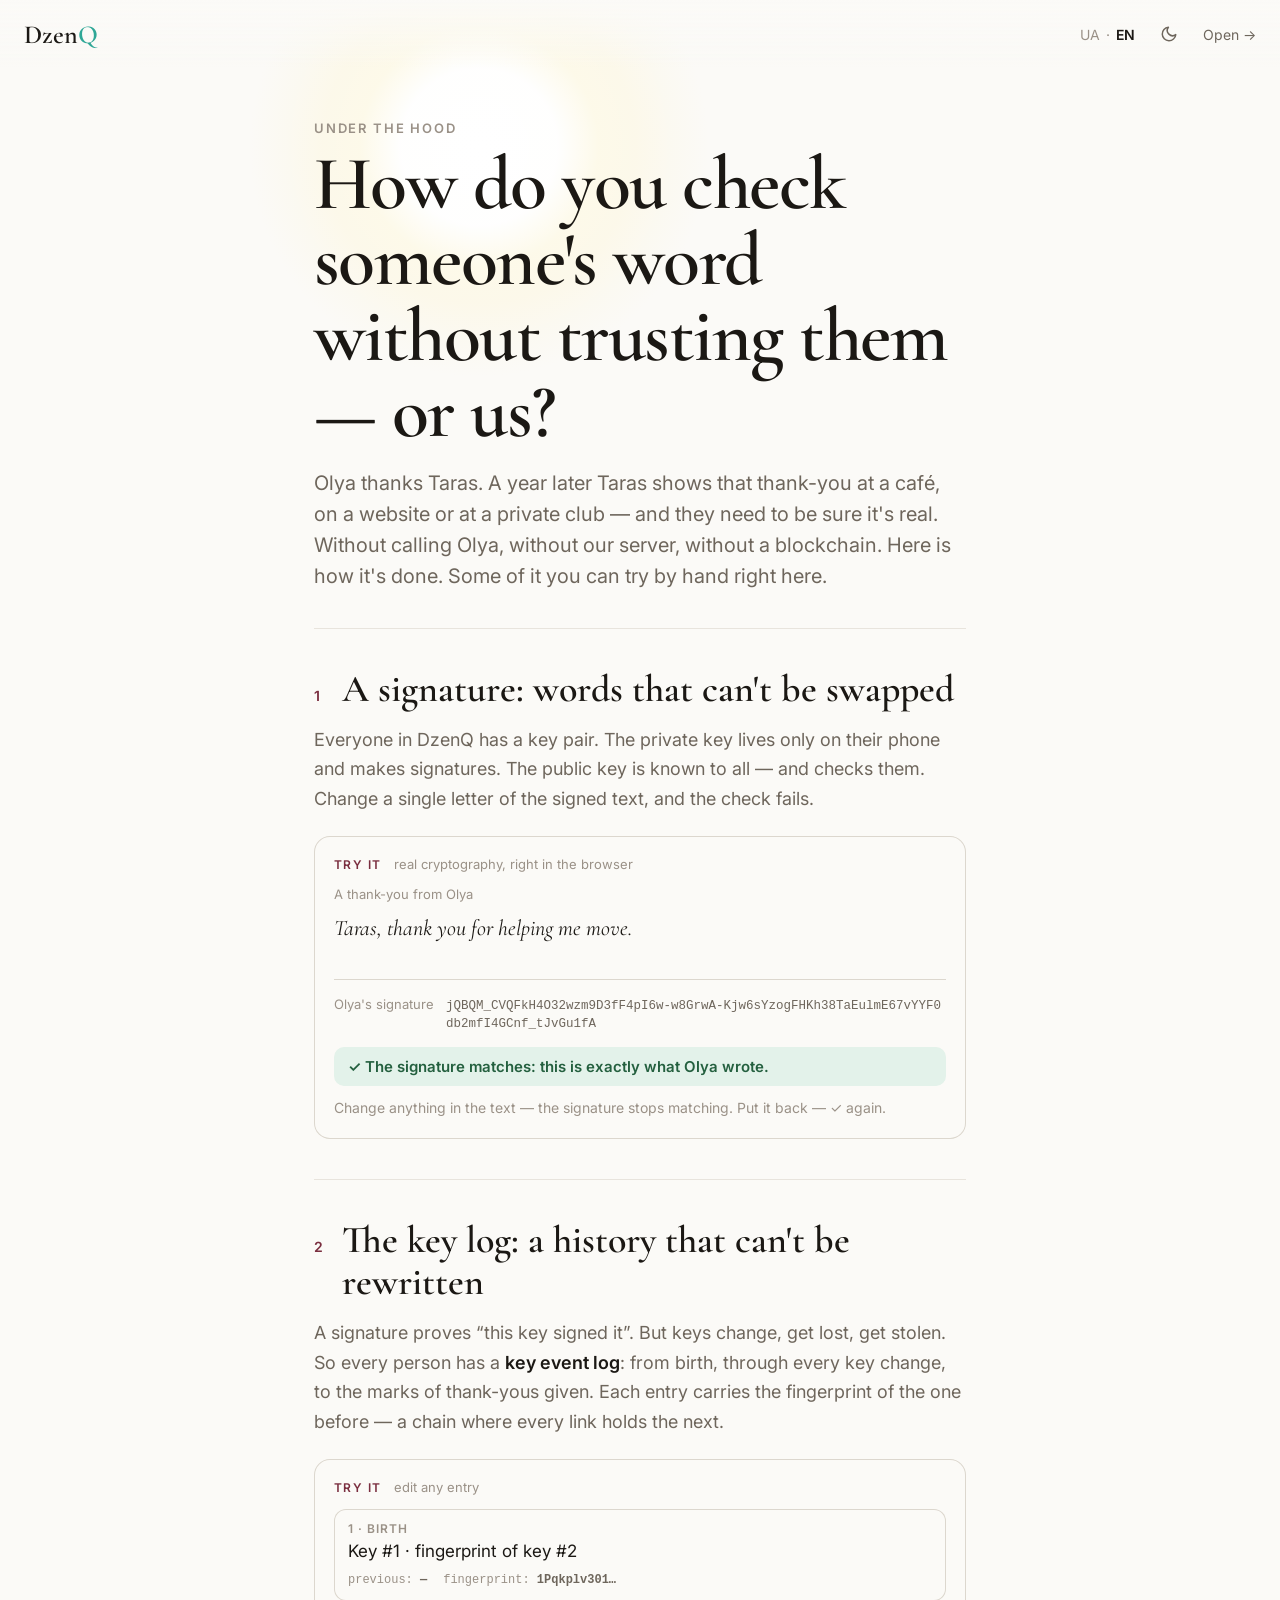
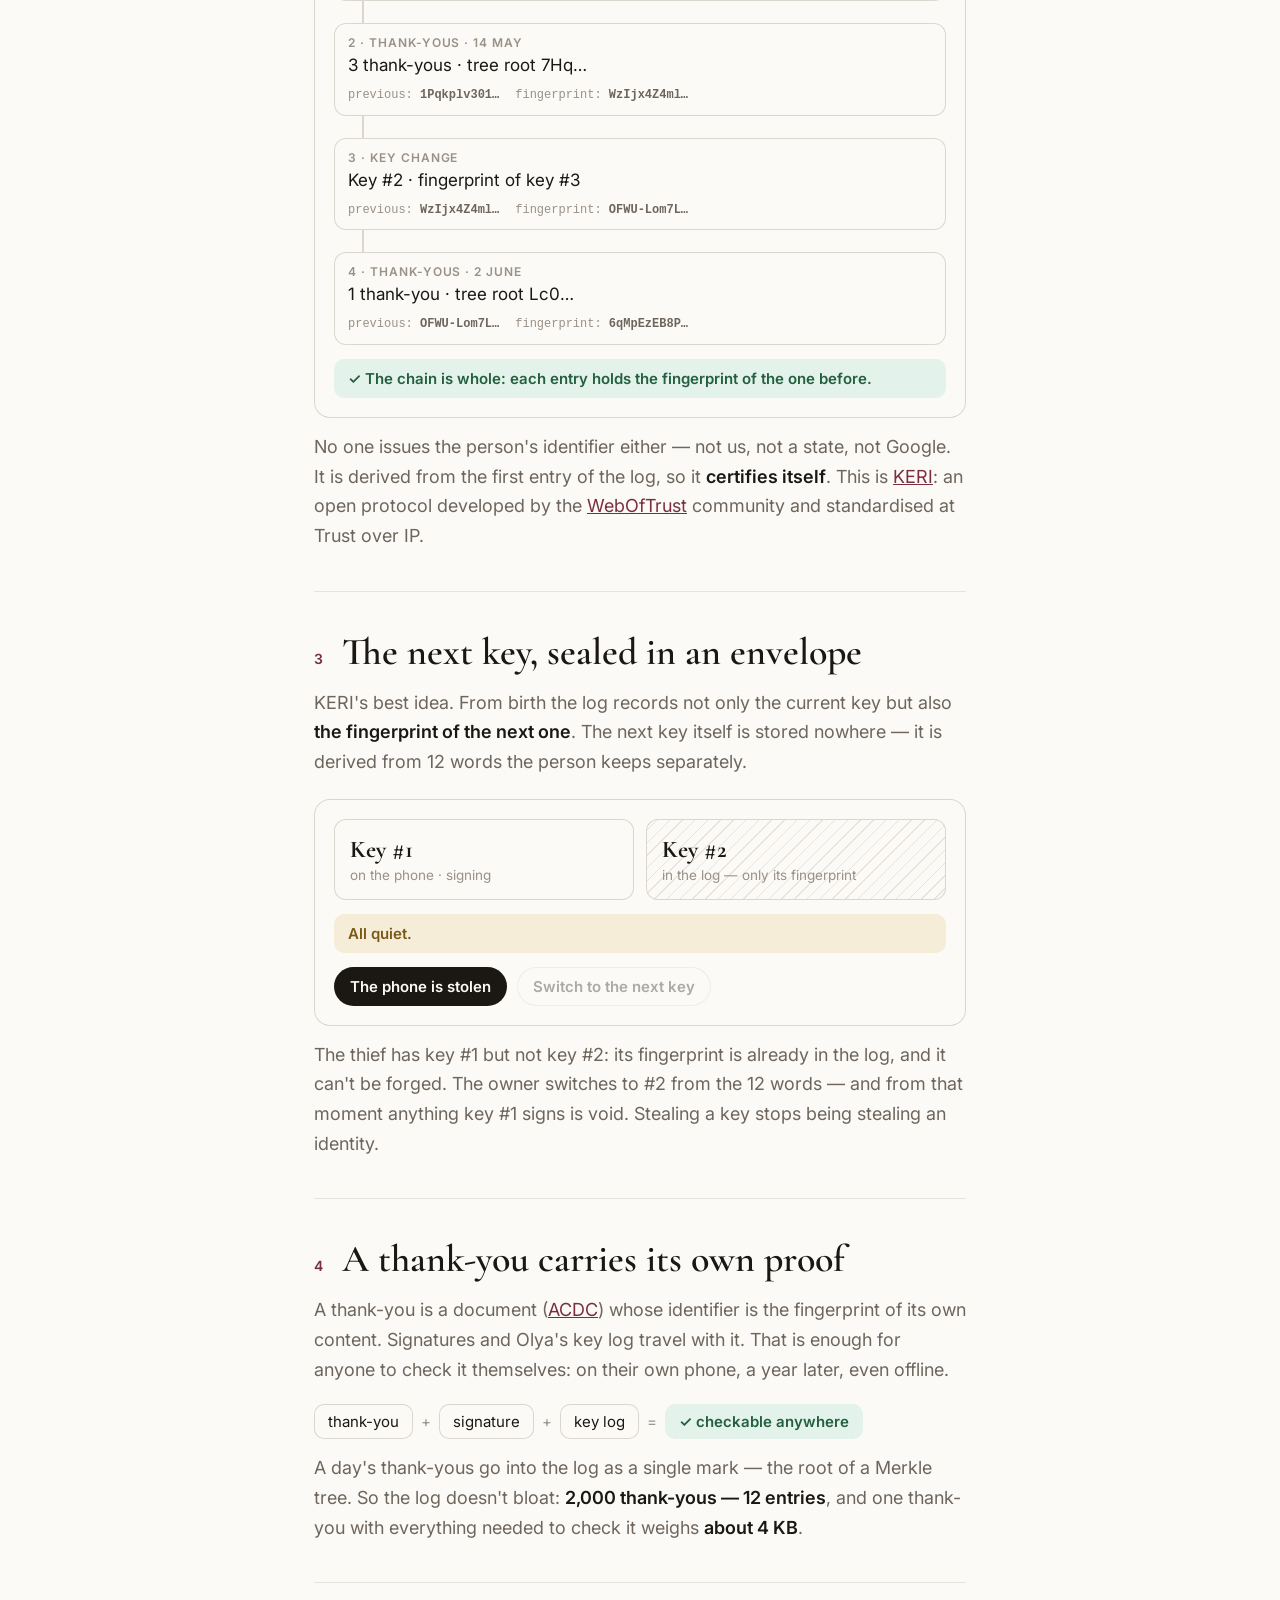
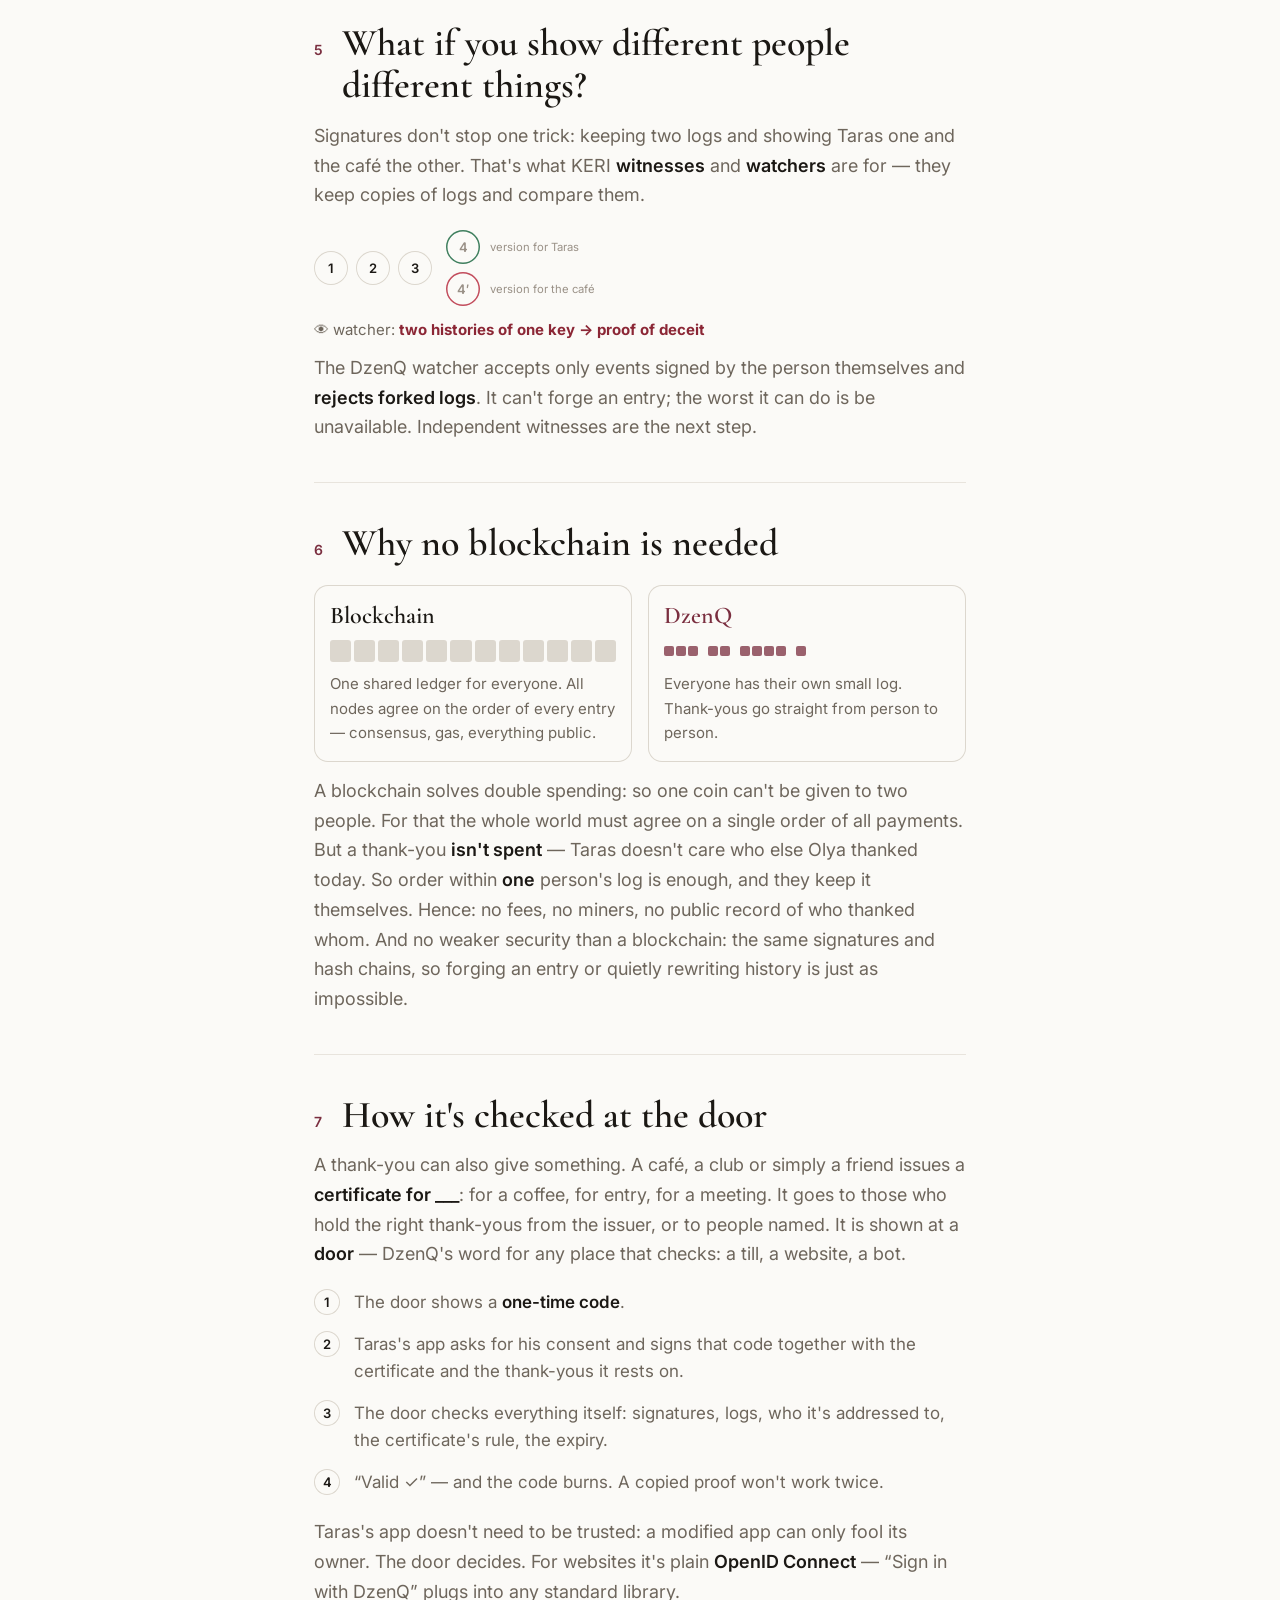
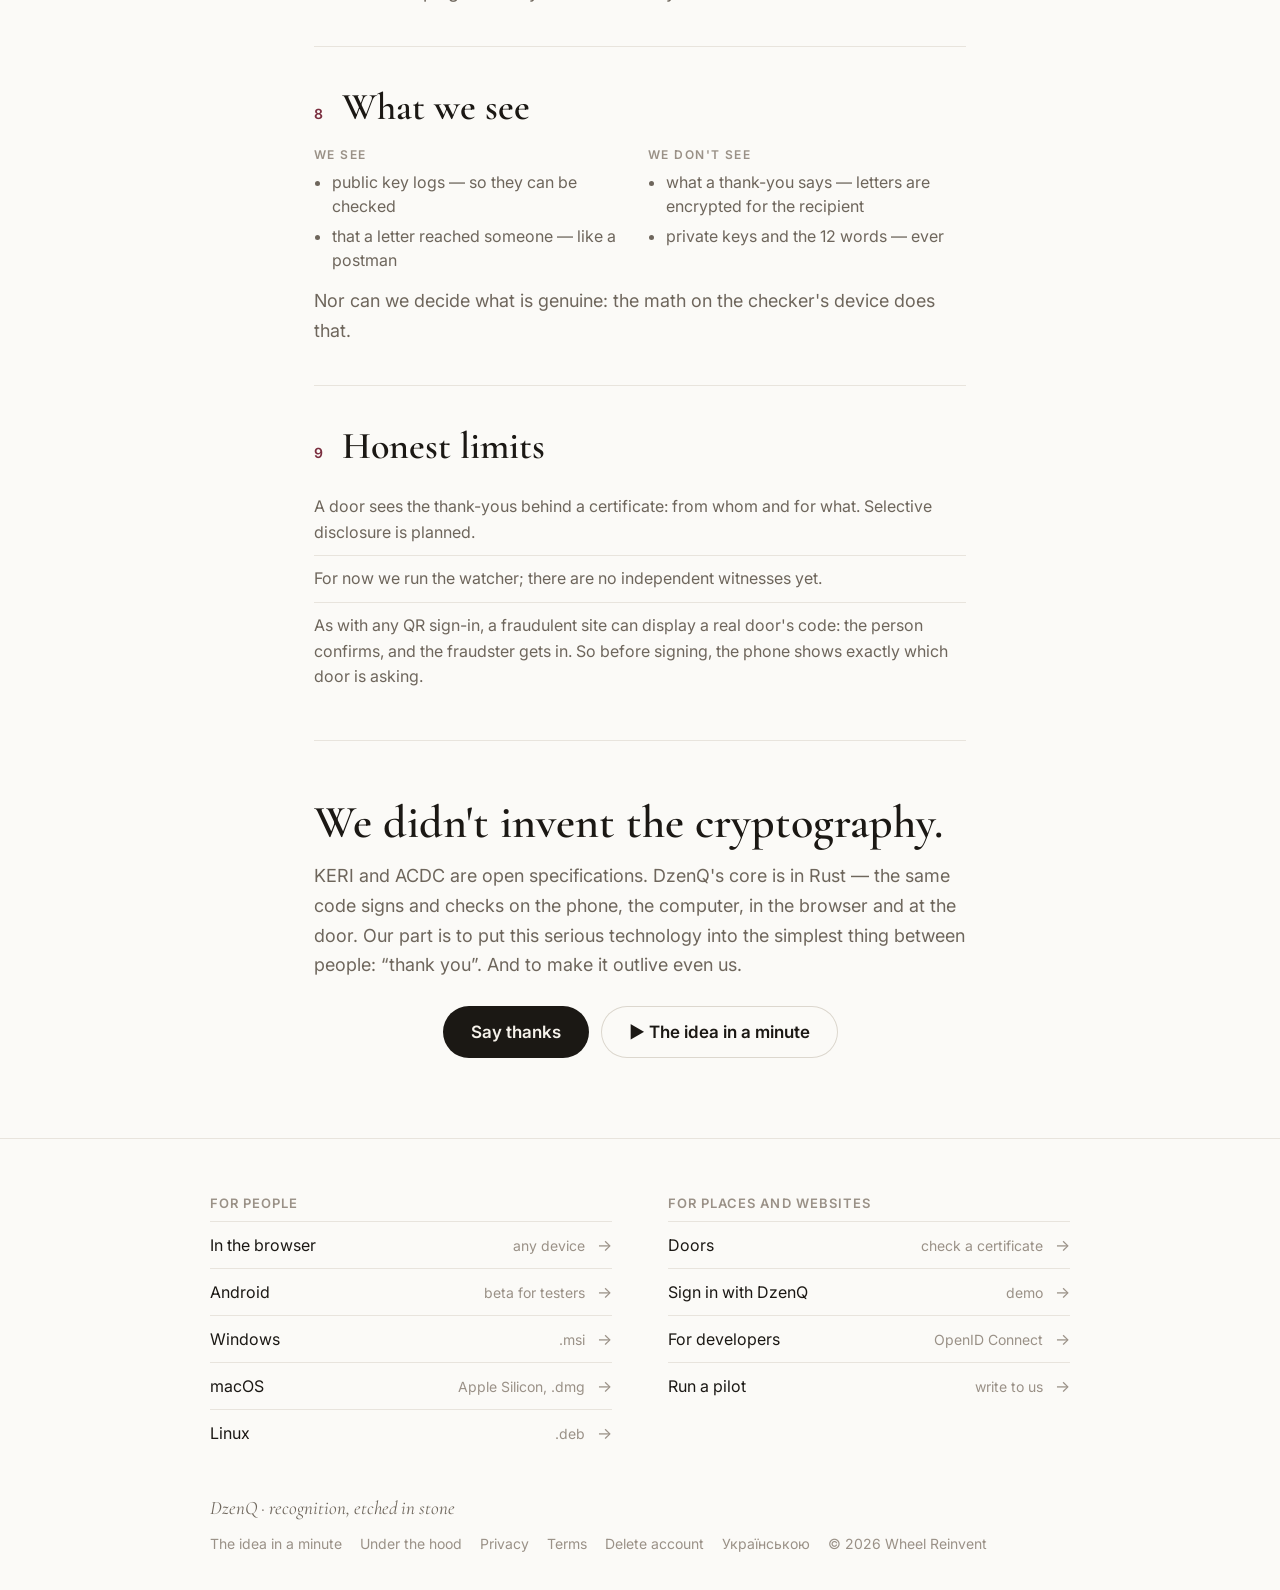
==== commit 893791af: "Під капотом: introduce certificates and doors before the check; explain the QR relay risk properly C" ====
--- a/inside/index.html
+++ b/inside/index.html
@@ -116,9 +116,10 @@
   <!-- 7 -->
   <section>
     <h2><span>7</span>How it's checked at the door</h2>
+    <p>A thank-you can also give something. A café, a club or simply a friend issues a <b>certificate for ___</b>: for a coffee, for entry, for a meeting. It goes to those who hold the right thank-yous from the issuer, or to people named. It is shown at a <b>door</b> — DzenQ's word for any place that checks: a till, a website, a bot.</p>
     <ol class="steps">
-      <li>The door — a café, a website, a bot — shows a <b>one-time code</b>.</li>
-      <li>Taras's app asks for his consent and signs that code together with the thank-yous behind the certificate.</li>
+      <li>The door shows a <b>one-time code</b>.</li>
+      <li>Taras's app asks for his consent and signs that code together with the certificate and the thank-yous it rests on.</li>
       <li>The door checks everything itself: signatures, logs, who it's addressed to, the certificate's rule, the expiry.</li>
       <li>“Valid ✓” — and the code burns. A copied proof won't work twice.</li>
     </ol>
@@ -141,7 +142,7 @@
     <ul class="facts small">
       <li>A door sees the thank-yous behind a certificate: from whom and for what. Selective disclosure is planned.</li>
       <li>For now we run the watcher; there are no independent witnesses yet.</li>
-      <li>Like any QR sign-in, the code can be planted on a phishing site — so the phone always shows <i>who</i> is asking.</li>
+      <li>As with any QR sign-in, a fraudulent site can display a real door's code: the person confirms, and the fraudster gets in. So before signing, the phone shows exactly which door is asking.</li>
     </ul>
   </section>
 
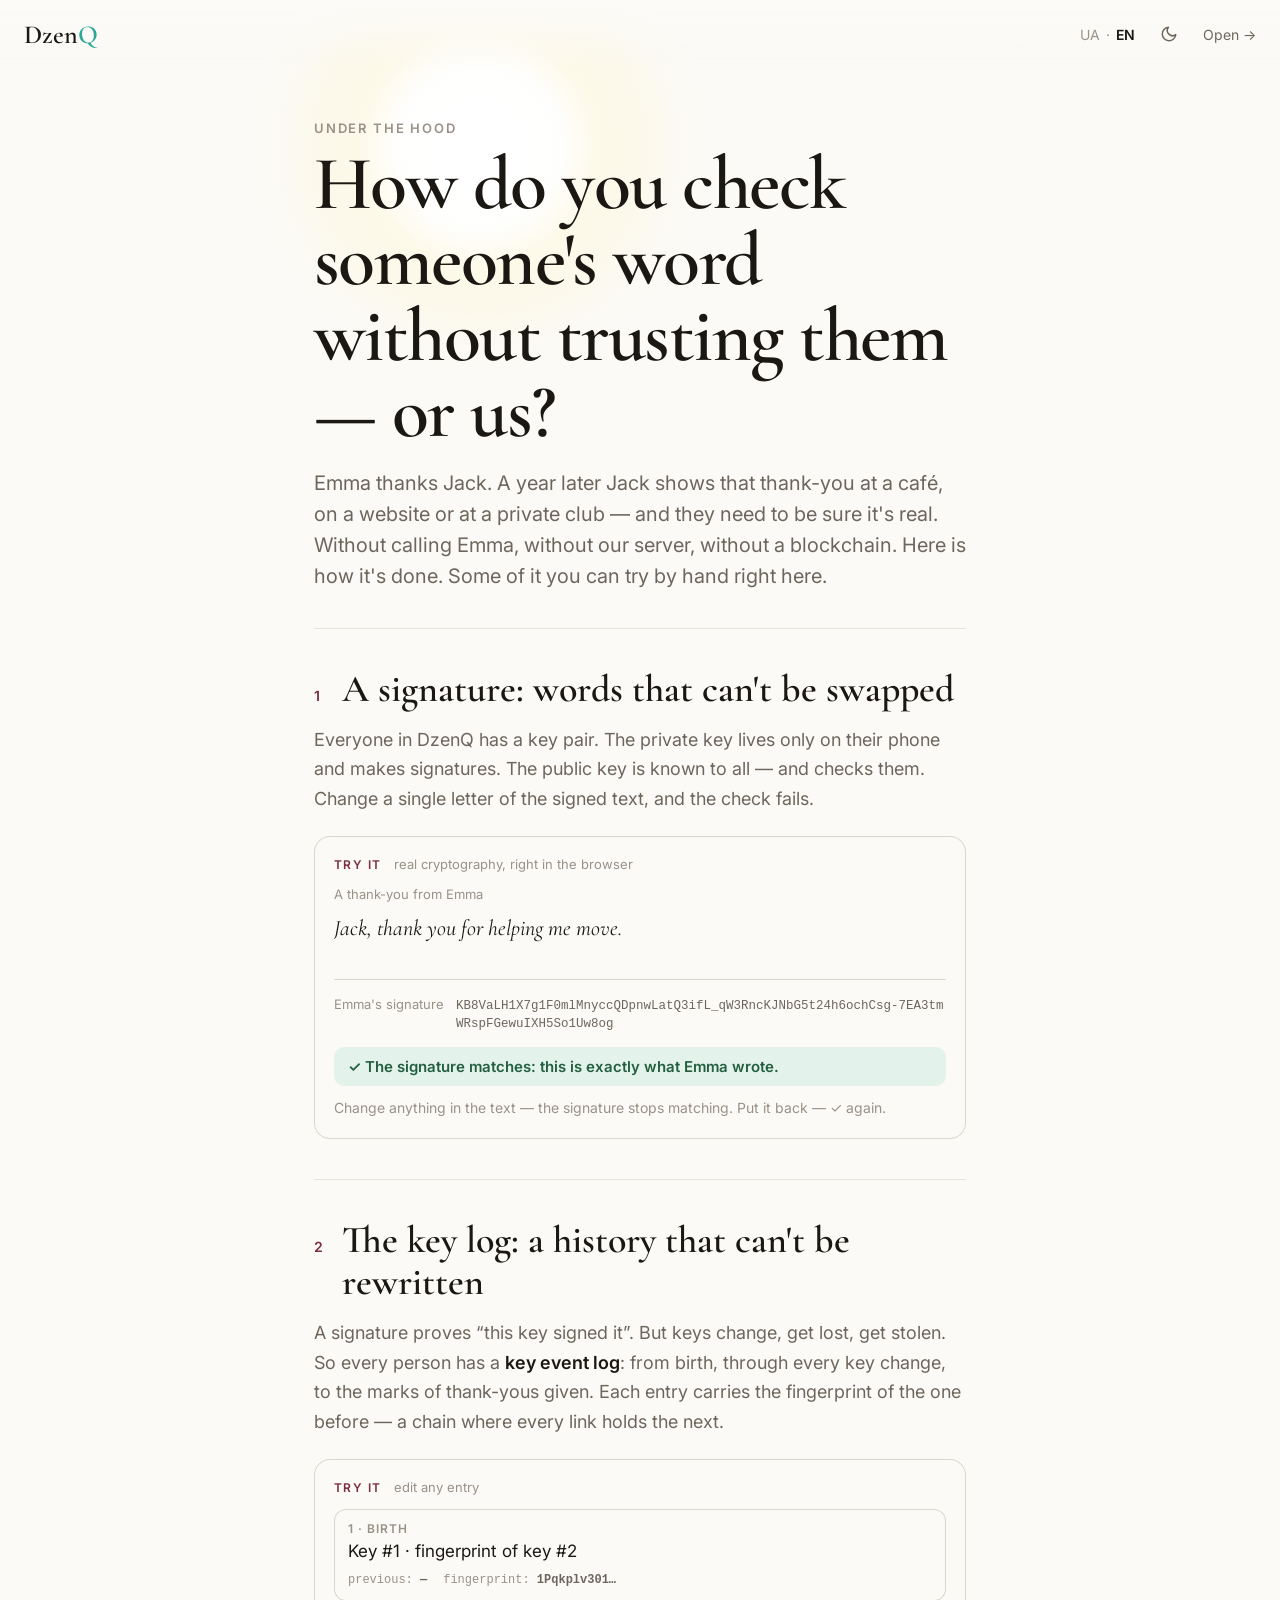
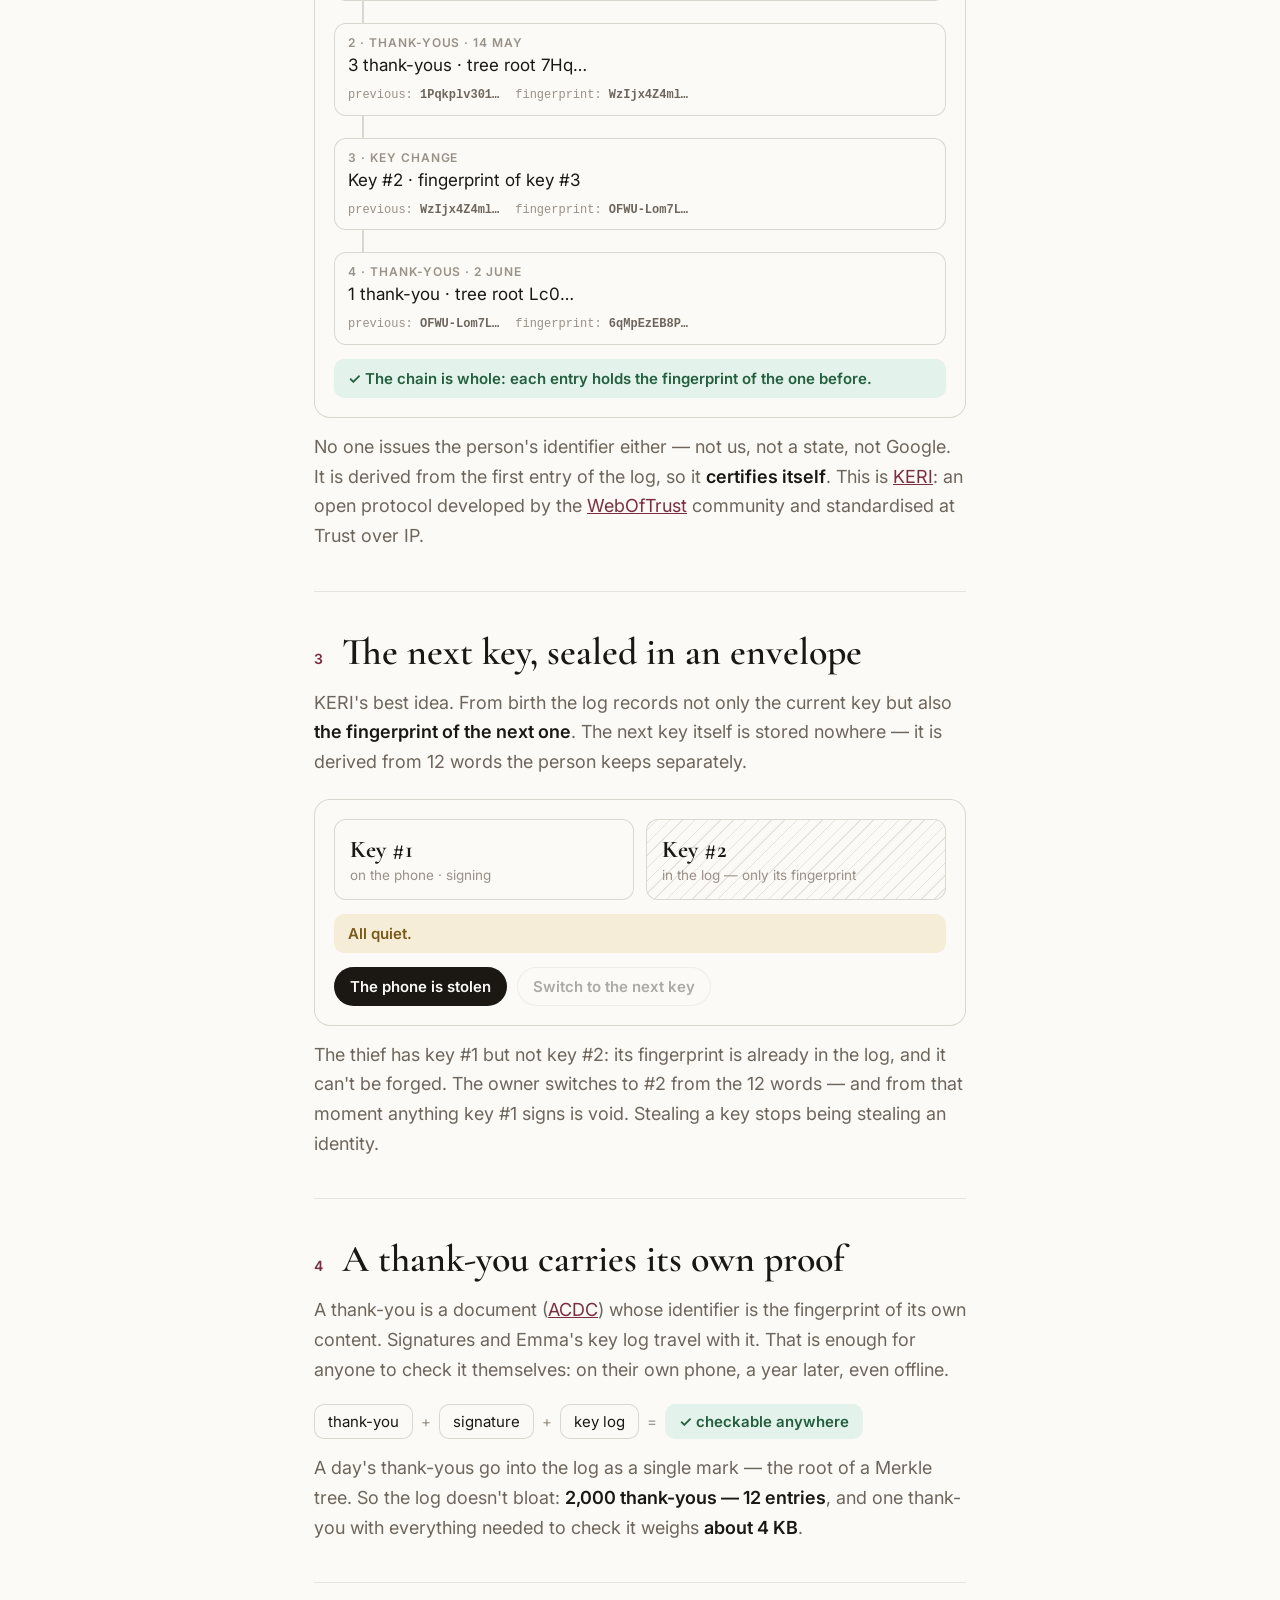
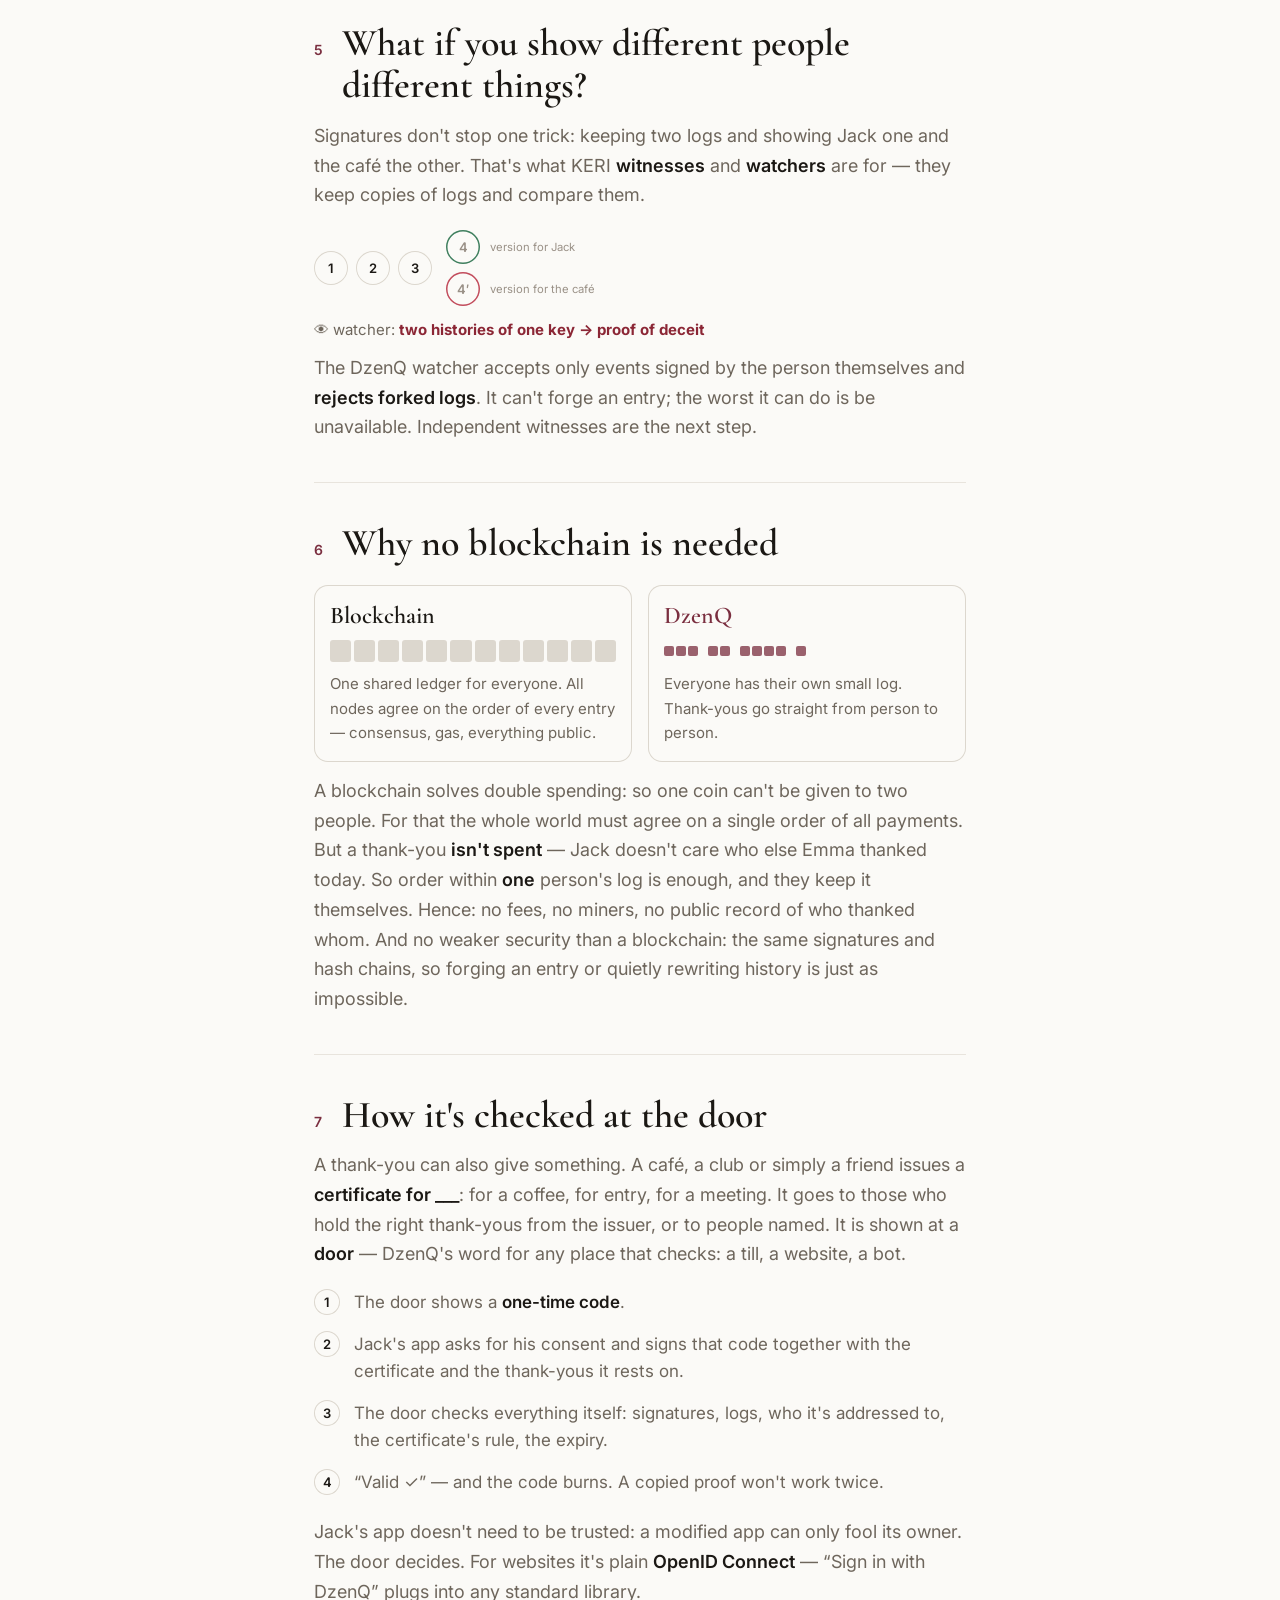
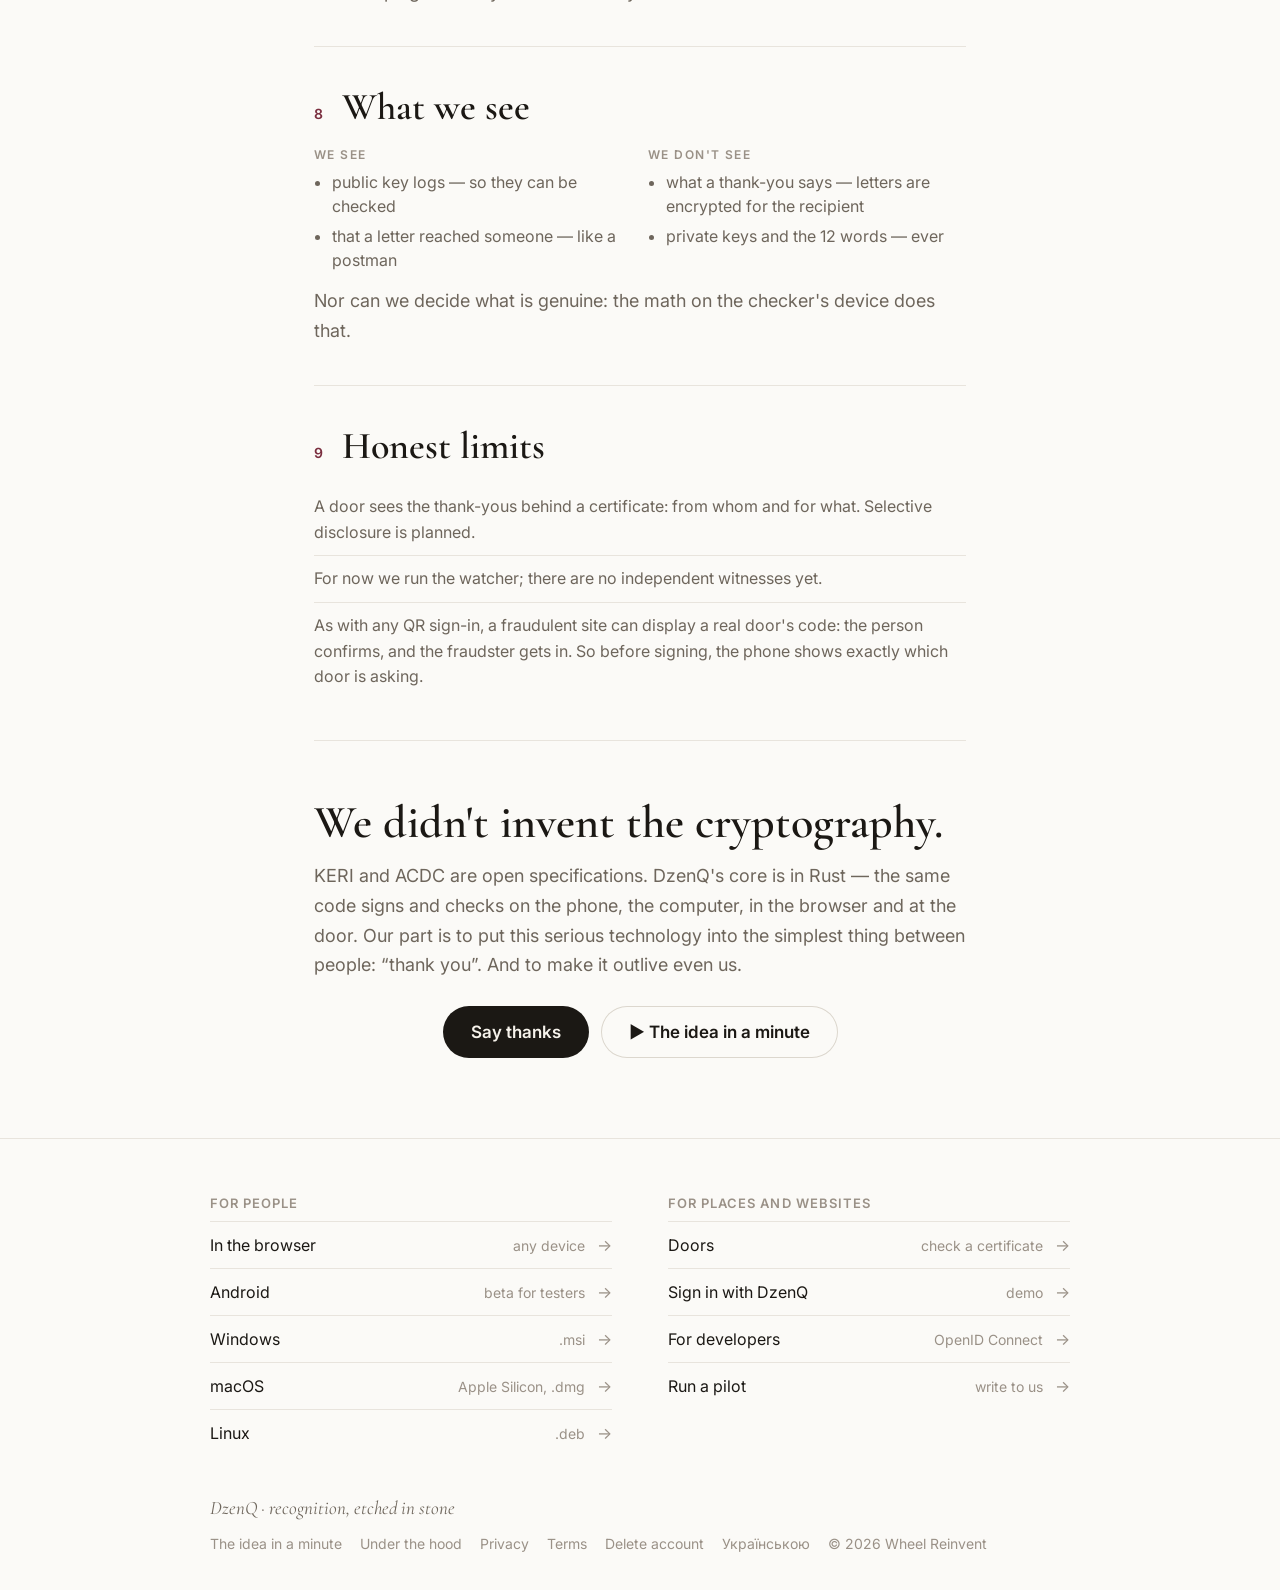
==== commit bacc7fa3: "Film: a clearer sixth line; EN «Under the hood» uses Emma and Jack Co-Authored-By: Claude Opus 5.5 <" ====
--- a/inside/index.html
+++ b/inside/index.html
@@ -18,7 +18,7 @@
 <link rel="stylesheet" href="/assets/inside.css?v=2">
 <script>try{if(localStorage.getItem('theme')==='dark')document.documentElement.dataset.theme='dark'}catch(e){}</script>
 <script src="/assets/site.js?v=kino2" defer></script>
-<script src="/assets/inside.js?v=2" defer></script>
+<script src="/assets/inside.js?v=3" defer></script>
 </head>
 <body>
 <header class="nav">
@@ -32,7 +32,7 @@
   <header class="top">
     <div class="n">Under the hood</div>
     <h1>How do you check someone's word<br>without trusting them — or us?</h1>
-    <p class="lead">Olya thanks Taras. A year later Taras shows that thank-you at a café, on a website or at a private club — and they need to be sure it's real. Without calling Olya, without our server, without a blockchain. Here is how it's done. Some of it you can try by hand right here.</p>
+    <p class="lead">Emma thanks Jack. A year later Jack shows that thank-you at a café, on a website or at a private club — and they need to be sure it's real. Without calling Emma, without our server, without a blockchain. Here is how it's done. Some of it you can try by hand right here.</p>
   </header>
 
   <!-- 1 -->
@@ -41,9 +41,9 @@
     <p>Everyone in DzenQ has a key pair. The private key lives only on their phone and makes signatures. The public key is known to all — and checks them. Change a single letter of the signed text, and the check fails.</p>
     <div class="lab" id="sig">
       <div class="lab-h">Try it <small>real cryptography, right in the browser</small></div>
-      <label class="l">A thank-you from Olya</label>
-      <textarea id="sigText" rows="2">Taras, thank you for helping me move.</textarea>
-      <div class="row2"><span class="k">Olya's signature</span><code id="sigVal">…</code></div>
+      <label class="l">A thank-you from Emma</label>
+      <textarea id="sigText" rows="2">Jack, thank you for helping me move.</textarea>
+      <div class="row2"><span class="k">Emma's signature</span><code id="sigVal">…</code></div>
       <div class="verdict" id="sigVerdict">…</div>
       <p class="hint">Change anything in the text — the signature stops matching. Put it back — ✓ again.</p>
     </div>
@@ -79,7 +79,7 @@
   <!-- 4 -->
   <section>
     <h2><span>4</span>A thank-you carries its own proof</h2>
-    <p>A thank-you is a document (<a href="https://trustoverip.github.io/tswg-acdc-specification/" rel="noopener">ACDC</a>) whose identifier is the fingerprint of its own content. Signatures and Olya's key log travel with it. That is enough for anyone to check it themselves: on their own phone, a year later, even offline.</p>
+    <p>A thank-you is a document (<a href="https://trustoverip.github.io/tswg-acdc-specification/" rel="noopener">ACDC</a>) whose identifier is the fingerprint of its own content. Signatures and Emma's key log travel with it. That is enough for anyone to check it themselves: on their own phone, a year later, even offline.</p>
     <div class="packet" aria-hidden="true"><span>thank-you</span><i>+</i><span>signature</span><i>+</i><span>key log</span><i>=</i><span class="ok">✓ checkable anywhere</span></div>
     <p>A day's thank-yous go into the log as a single mark — the root of a Merkle tree. So the log doesn't bloat: <b>2,000 thank-yous — 12 entries</b>, and one thank-you with everything needed to check it weighs <b>about 4 KB</b>.</p>
   </section>
@@ -87,11 +87,11 @@
   <!-- 5 -->
   <section>
     <h2><span>5</span>What if you show different people different things?</h2>
-    <p>Signatures don't stop one trick: keeping two logs and showing Taras one and the café the other. That's what KERI <b>witnesses</b> and <b>watchers</b> are for — they keep copies of logs and compare them.</p>
+    <p>Signatures don't stop one trick: keeping two logs and showing Jack one and the café the other. That's what KERI <b>witnesses</b> and <b>watchers</b> are for — they keep copies of logs and compare them.</p>
     <div class="fork" aria-hidden="true">
       <div class="fk"><span>1</span><span>2</span><span>3</span></div>
       <div class="fb">
-        <div class="br"><span class="a">4</span><small>version for Taras</small></div>
+        <div class="br"><span class="a">4</span><small>version for Jack</small></div>
         <div class="br"><span class="x">4′</span><small>version for the café</small></div>
       </div>
       <div class="fw">👁 watcher: <b>two histories of one key → proof of deceit</b></div>
@@ -110,7 +110,7 @@
         <span><i></i><i></i><i></i></span><span><i></i><i></i></span><span><i></i><i></i><i></i><i></i></span><span><i></i></span></div>
         <p>Everyone has their own small log. Thank-yous go straight from person to person.</p></div>
     </div>
-    <p>A blockchain solves double spending: so one coin can't be given to two people. For that the whole world must agree on a single order of all payments. But a thank-you <b>isn't spent</b> — Taras doesn't care who else Olya thanked today. So order within <b>one</b> person's log is enough, and they keep it themselves. Hence: no fees, no miners, no public record of who thanked whom. And no weaker security than a blockchain: the same signatures and hash chains, so forging an entry or quietly rewriting history is just as impossible.</p>
+    <p>A blockchain solves double spending: so one coin can't be given to two people. For that the whole world must agree on a single order of all payments. But a thank-you <b>isn't spent</b> — Jack doesn't care who else Emma thanked today. So order within <b>one</b> person's log is enough, and they keep it themselves. Hence: no fees, no miners, no public record of who thanked whom. And no weaker security than a blockchain: the same signatures and hash chains, so forging an entry or quietly rewriting history is just as impossible.</p>
   </section>
 
   <!-- 7 -->
@@ -119,11 +119,11 @@
     <p>A thank-you can also give something. A café, a club or simply a friend issues a <b>certificate for ___</b>: for a coffee, for entry, for a meeting. It goes to those who hold the right thank-yous from the issuer, or to people named. It is shown at a <b>door</b> — DzenQ's word for any place that checks: a till, a website, a bot.</p>
     <ol class="steps">
       <li>The door shows a <b>one-time code</b>.</li>
-      <li>Taras's app asks for his consent and signs that code together with the certificate and the thank-yous it rests on.</li>
+      <li>Jack's app asks for his consent and signs that code together with the certificate and the thank-yous it rests on.</li>
       <li>The door checks everything itself: signatures, logs, who it's addressed to, the certificate's rule, the expiry.</li>
       <li>“Valid ✓” — and the code burns. A copied proof won't work twice.</li>
     </ol>
-    <p>Taras's app doesn't need to be trusted: a modified app can only fool its owner. The door decides. For websites it's plain <b>OpenID Connect</b> — “Sign in with DzenQ” plugs into any standard library.</p>
+    <p>Jack's app doesn't need to be trusted: a modified app can only fool its owner. The door decides. For websites it's plain <b>OpenID Connect</b> — “Sign in with DzenQ” plugs into any standard library.</p>
   </section>
 
   <!-- 8 -->
